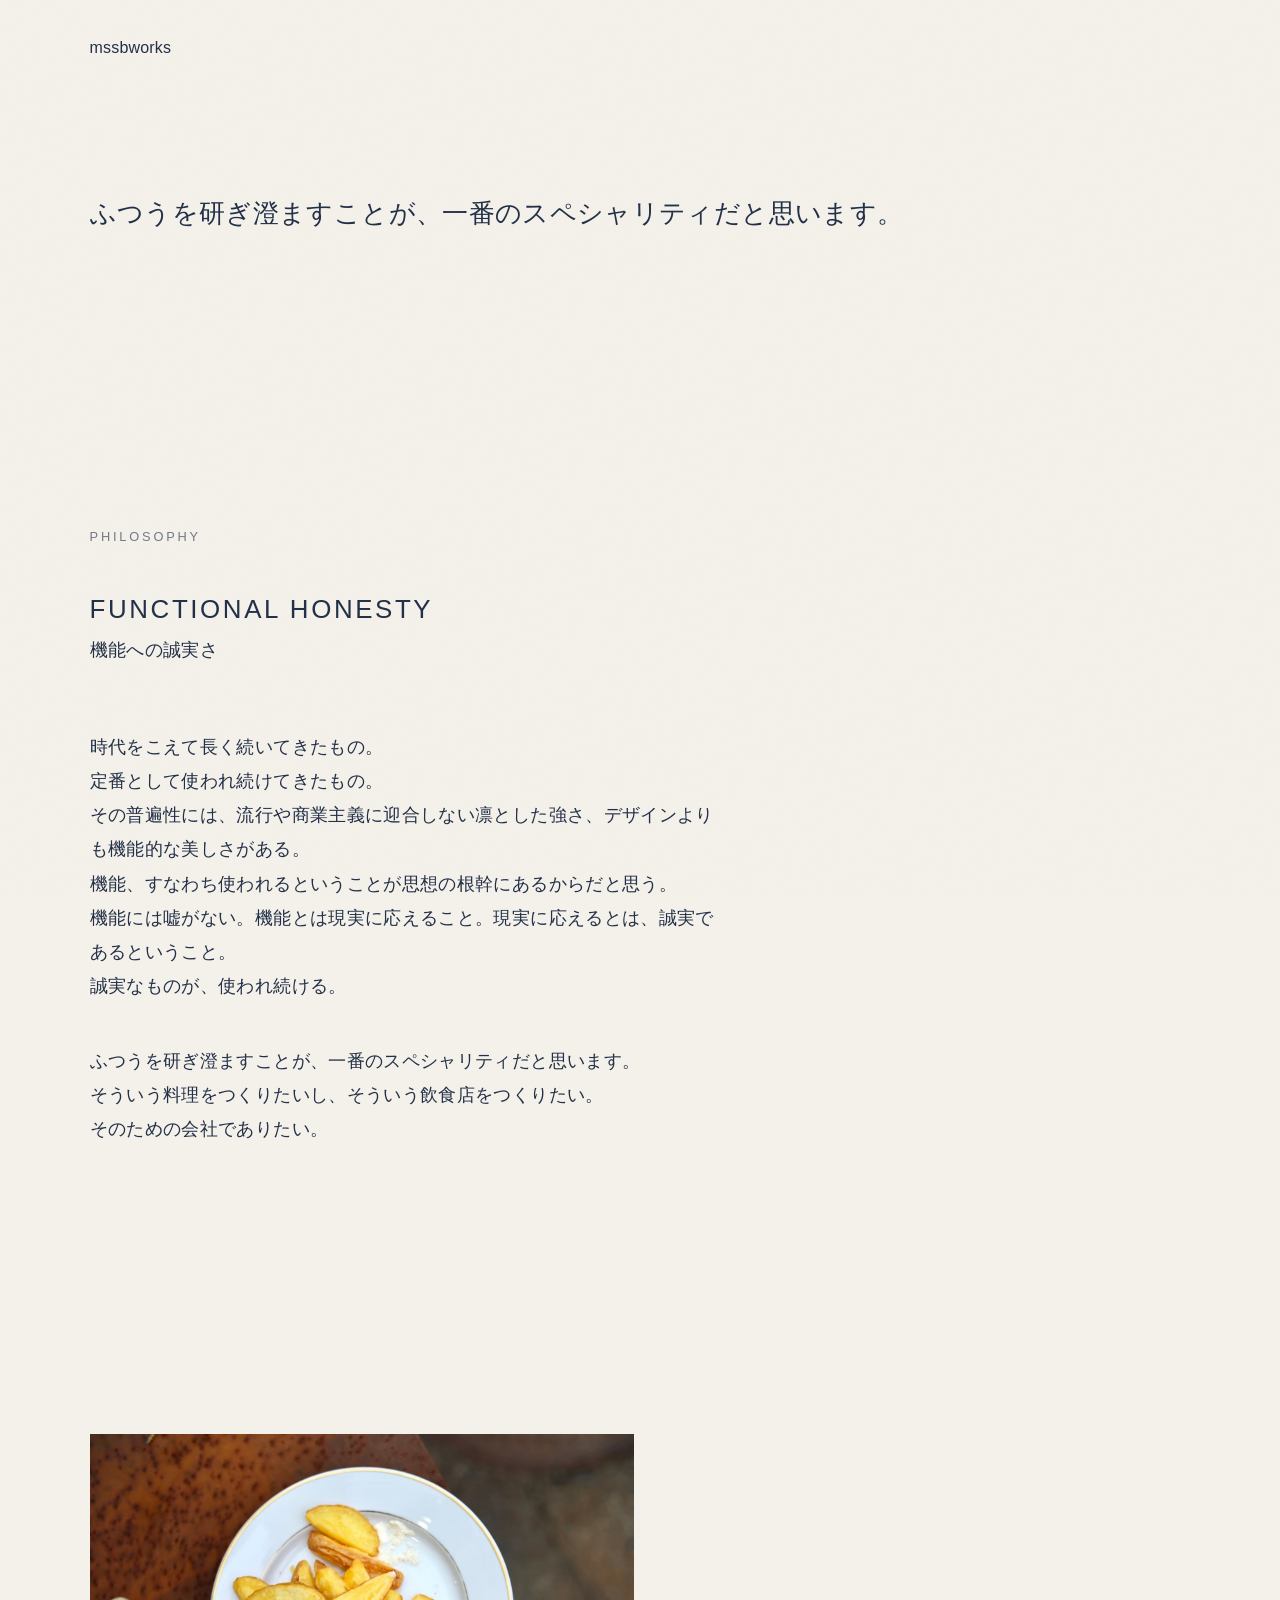
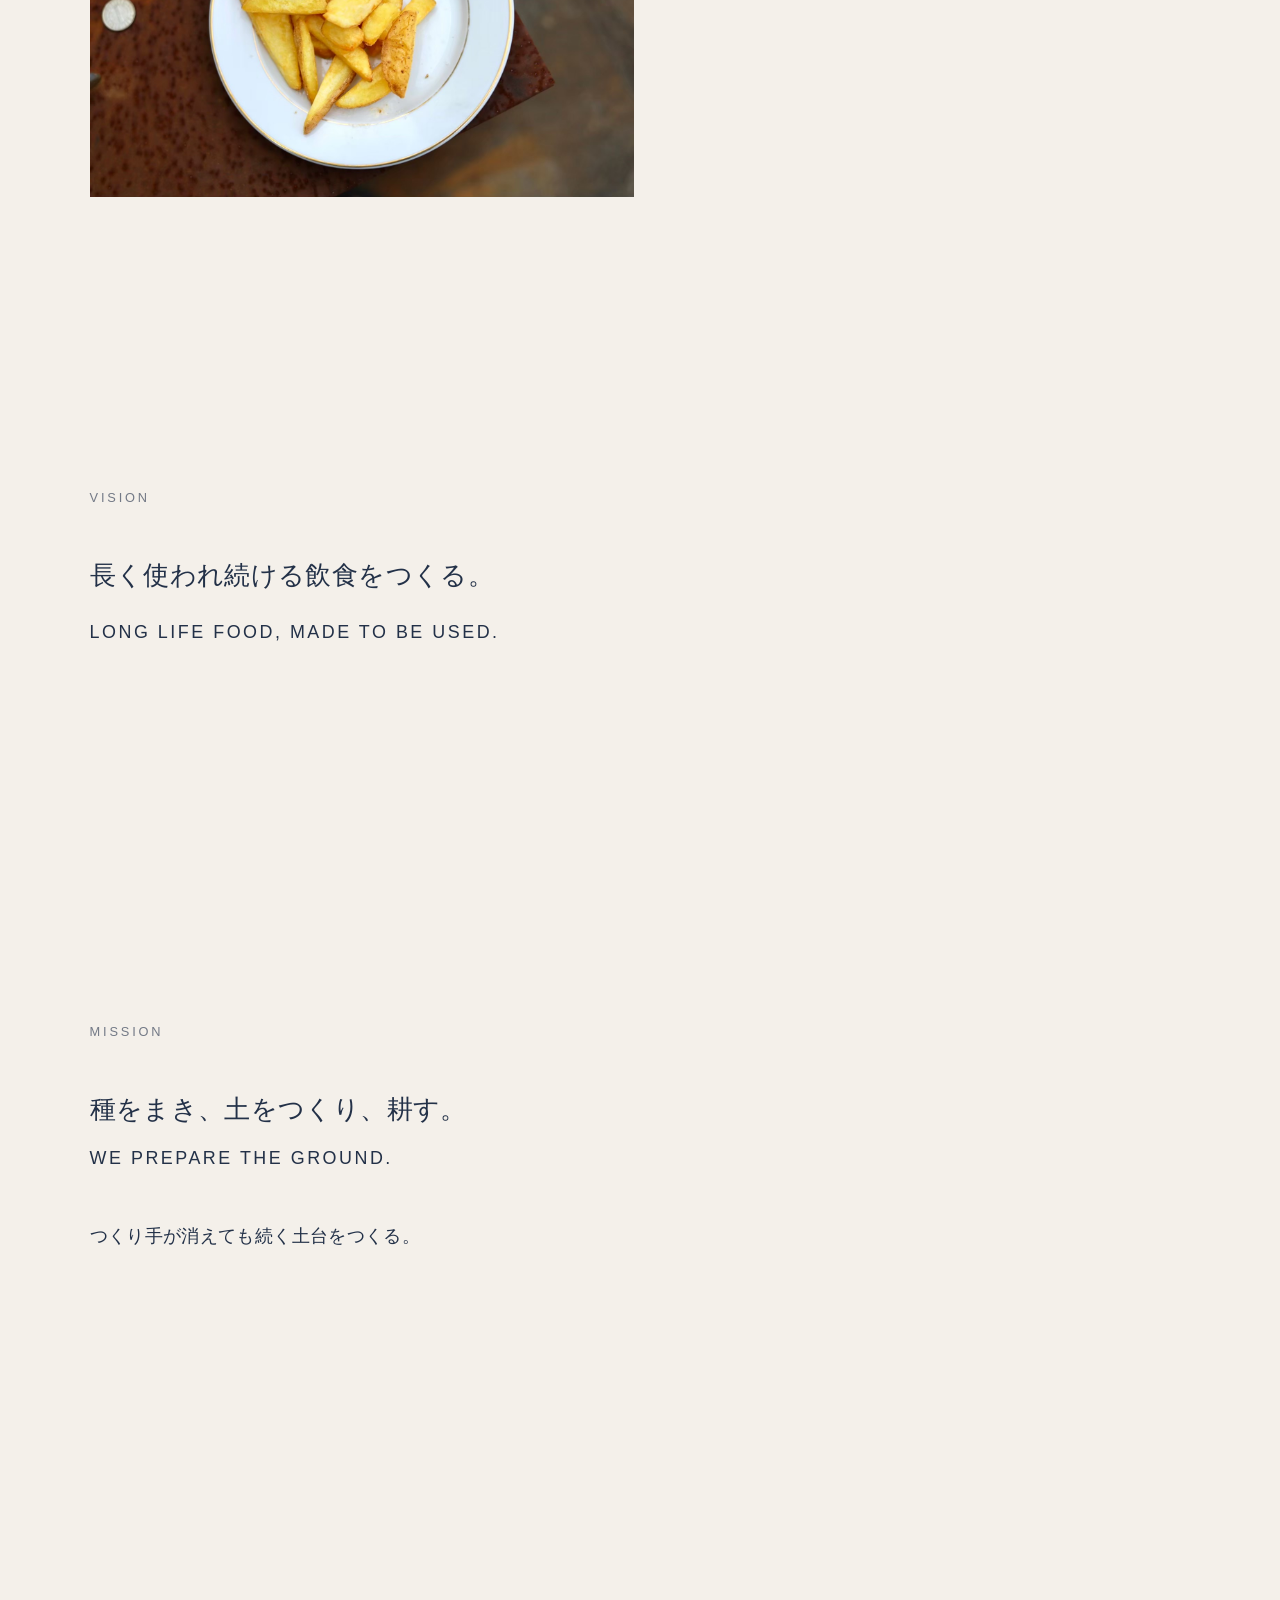
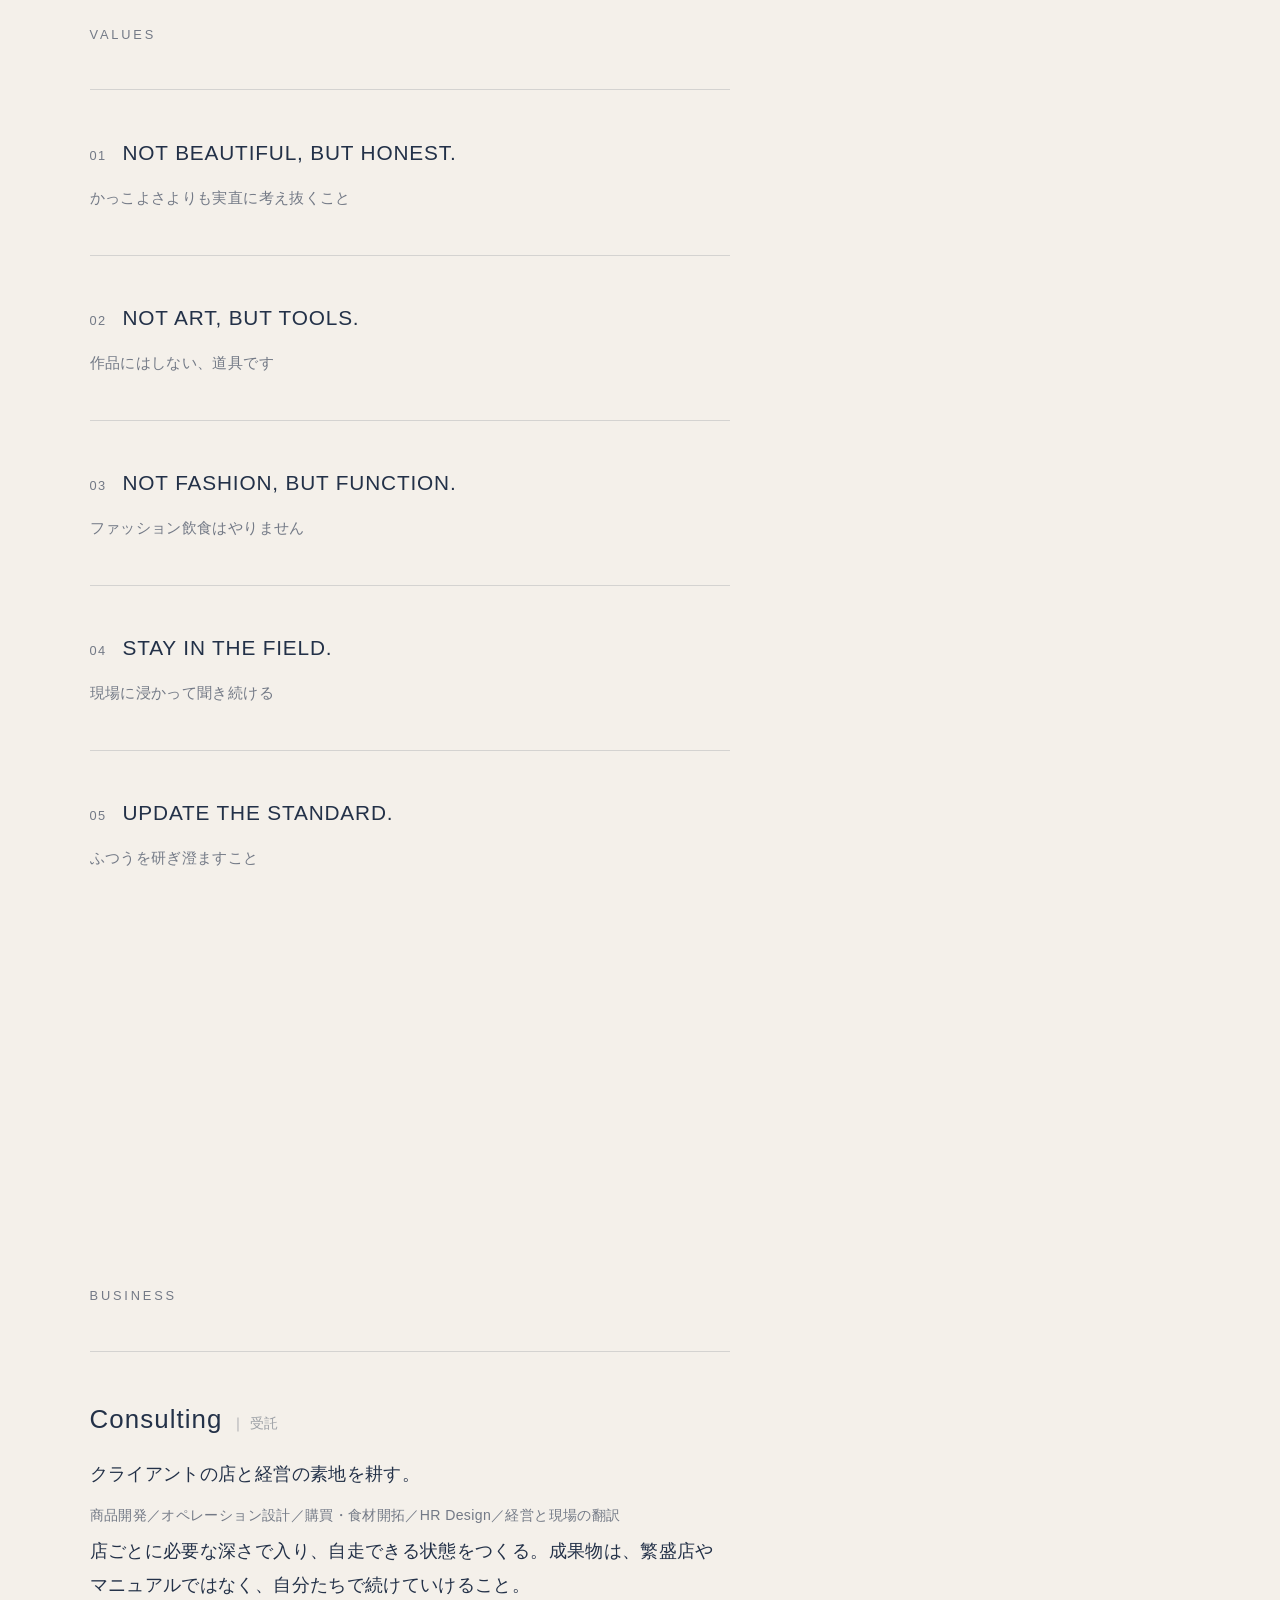
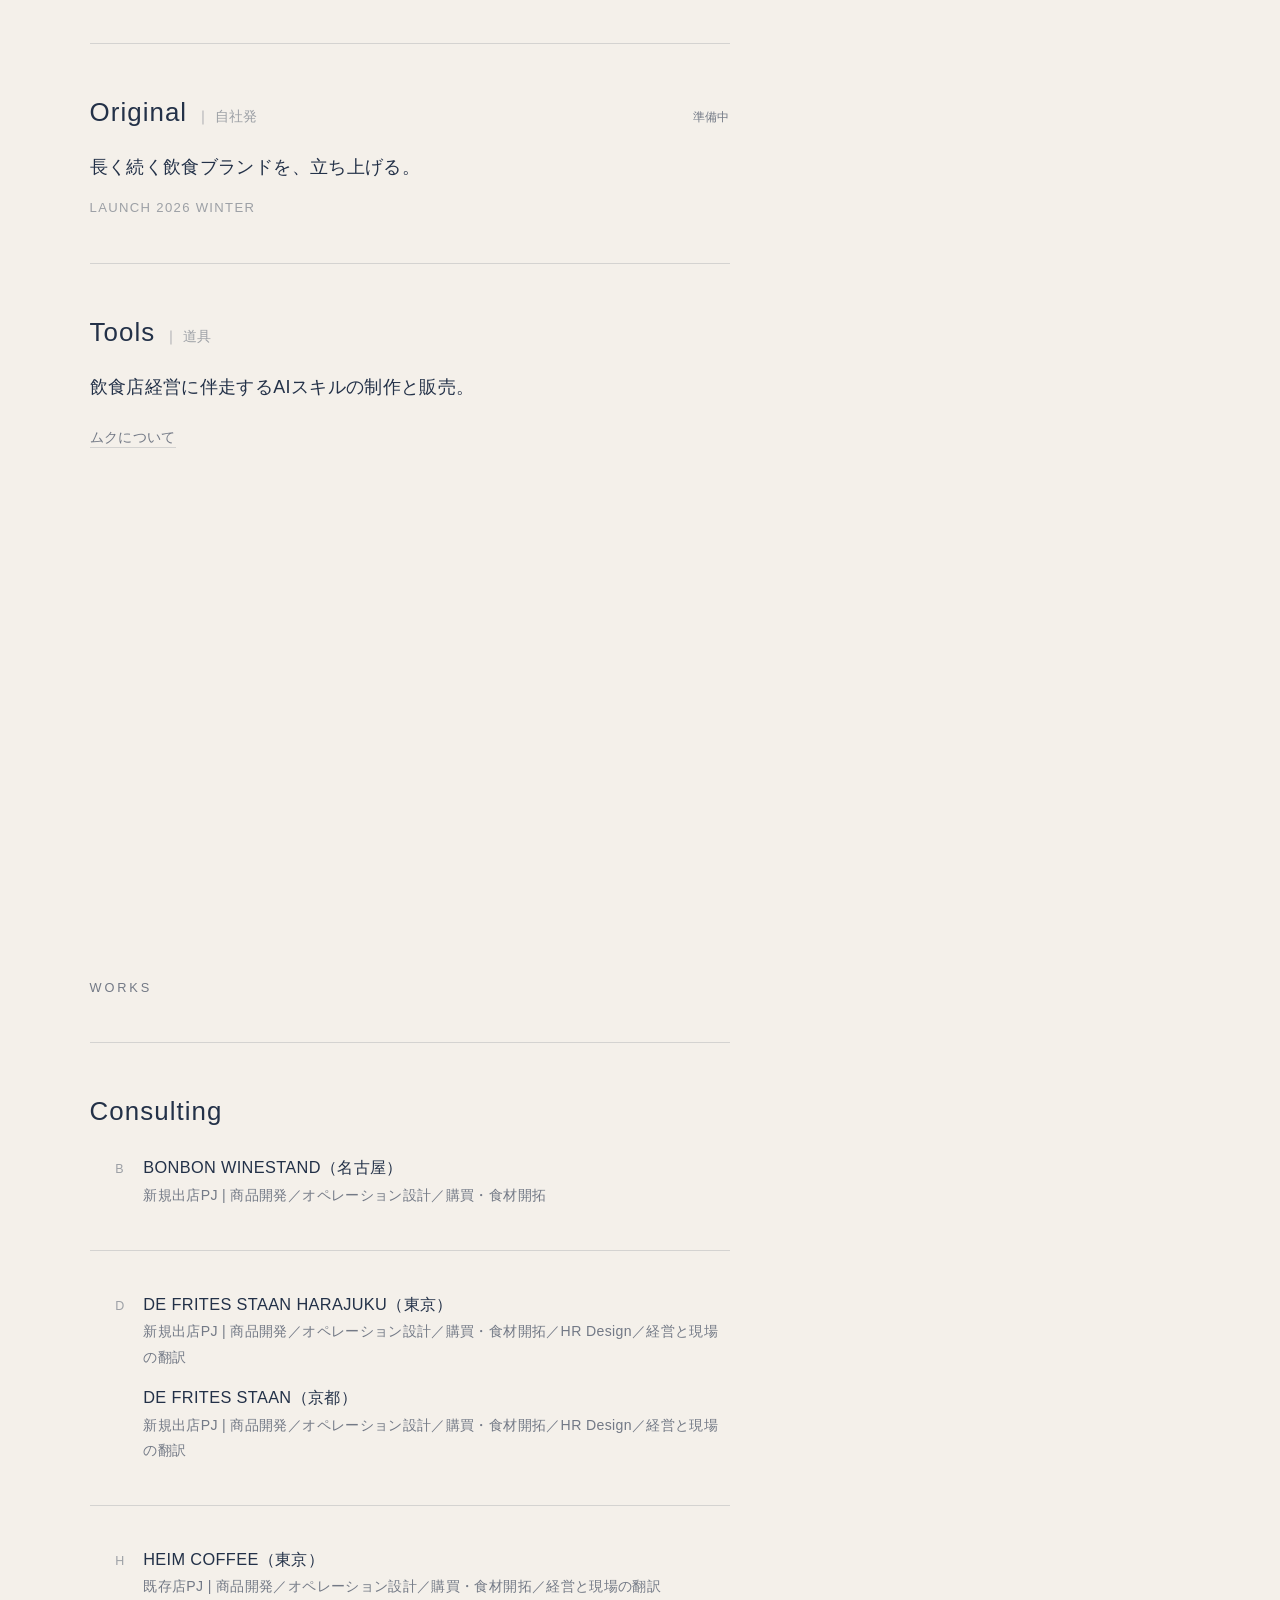
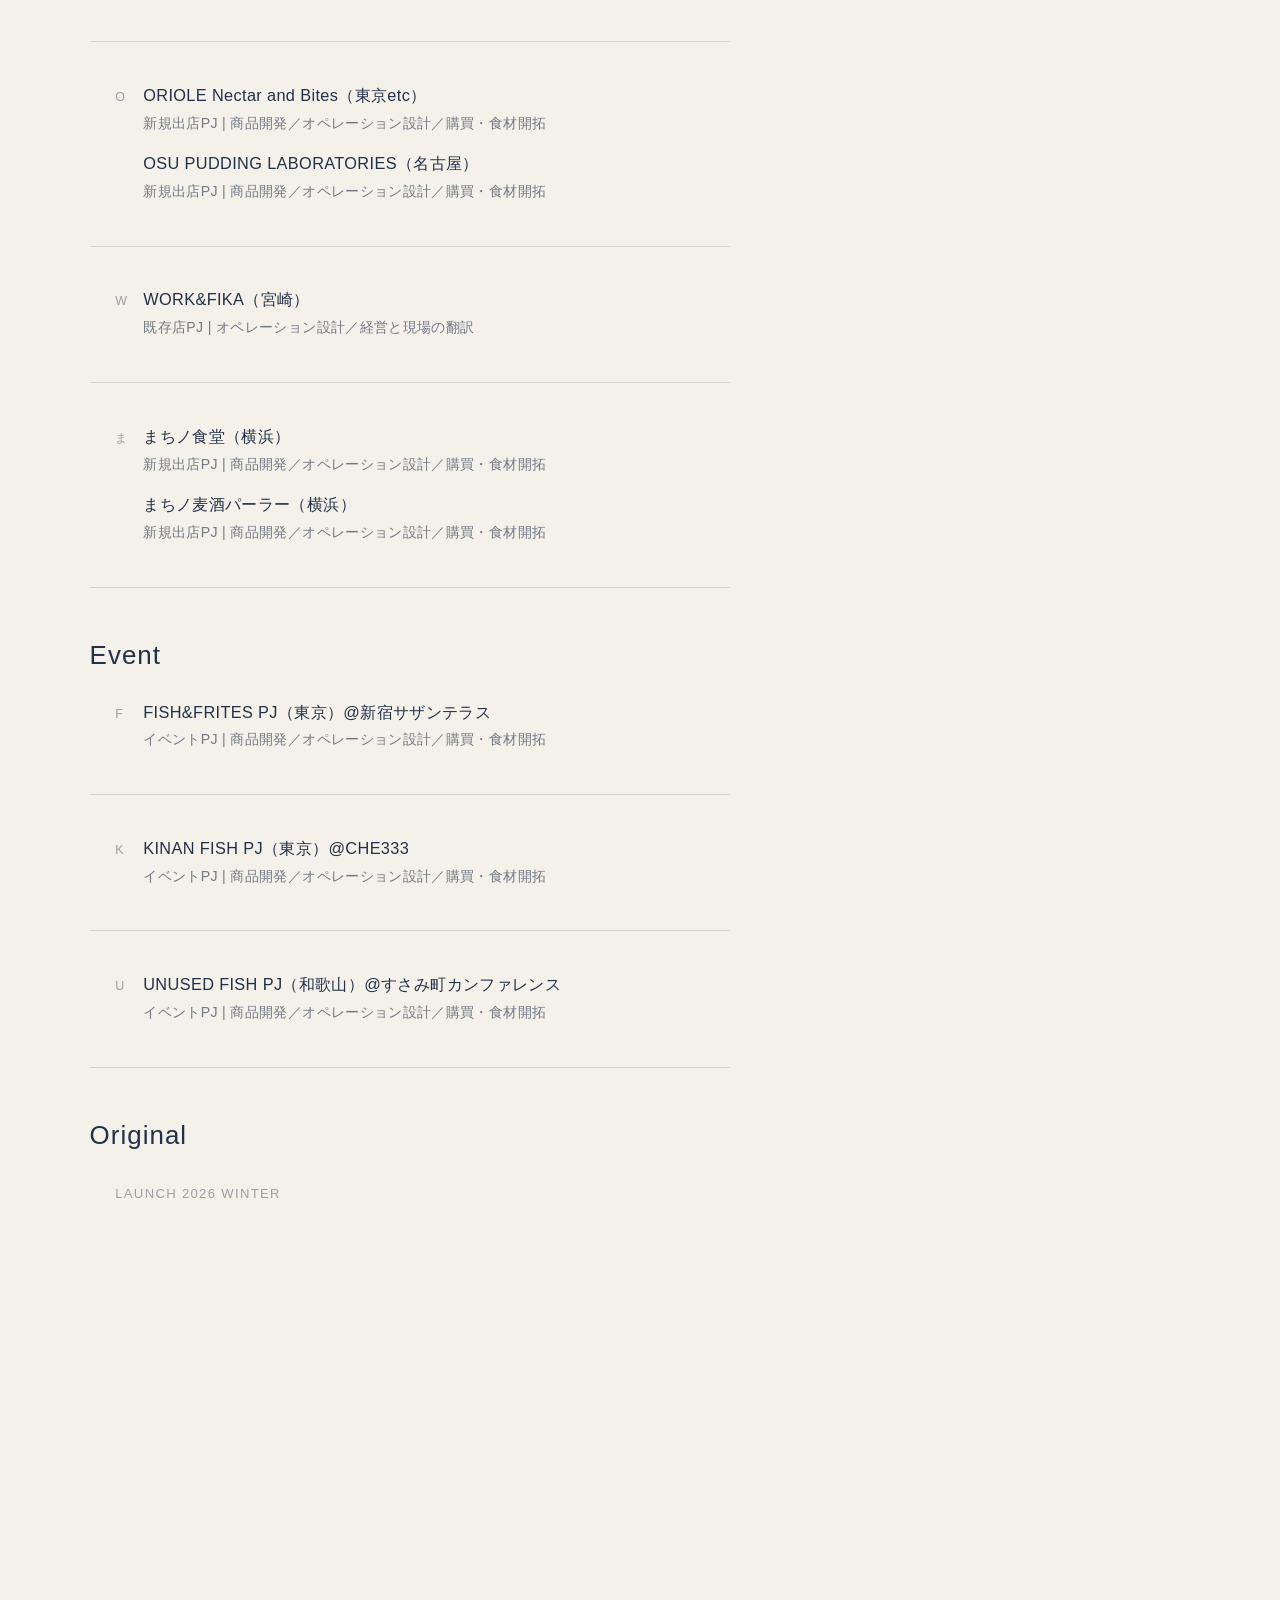
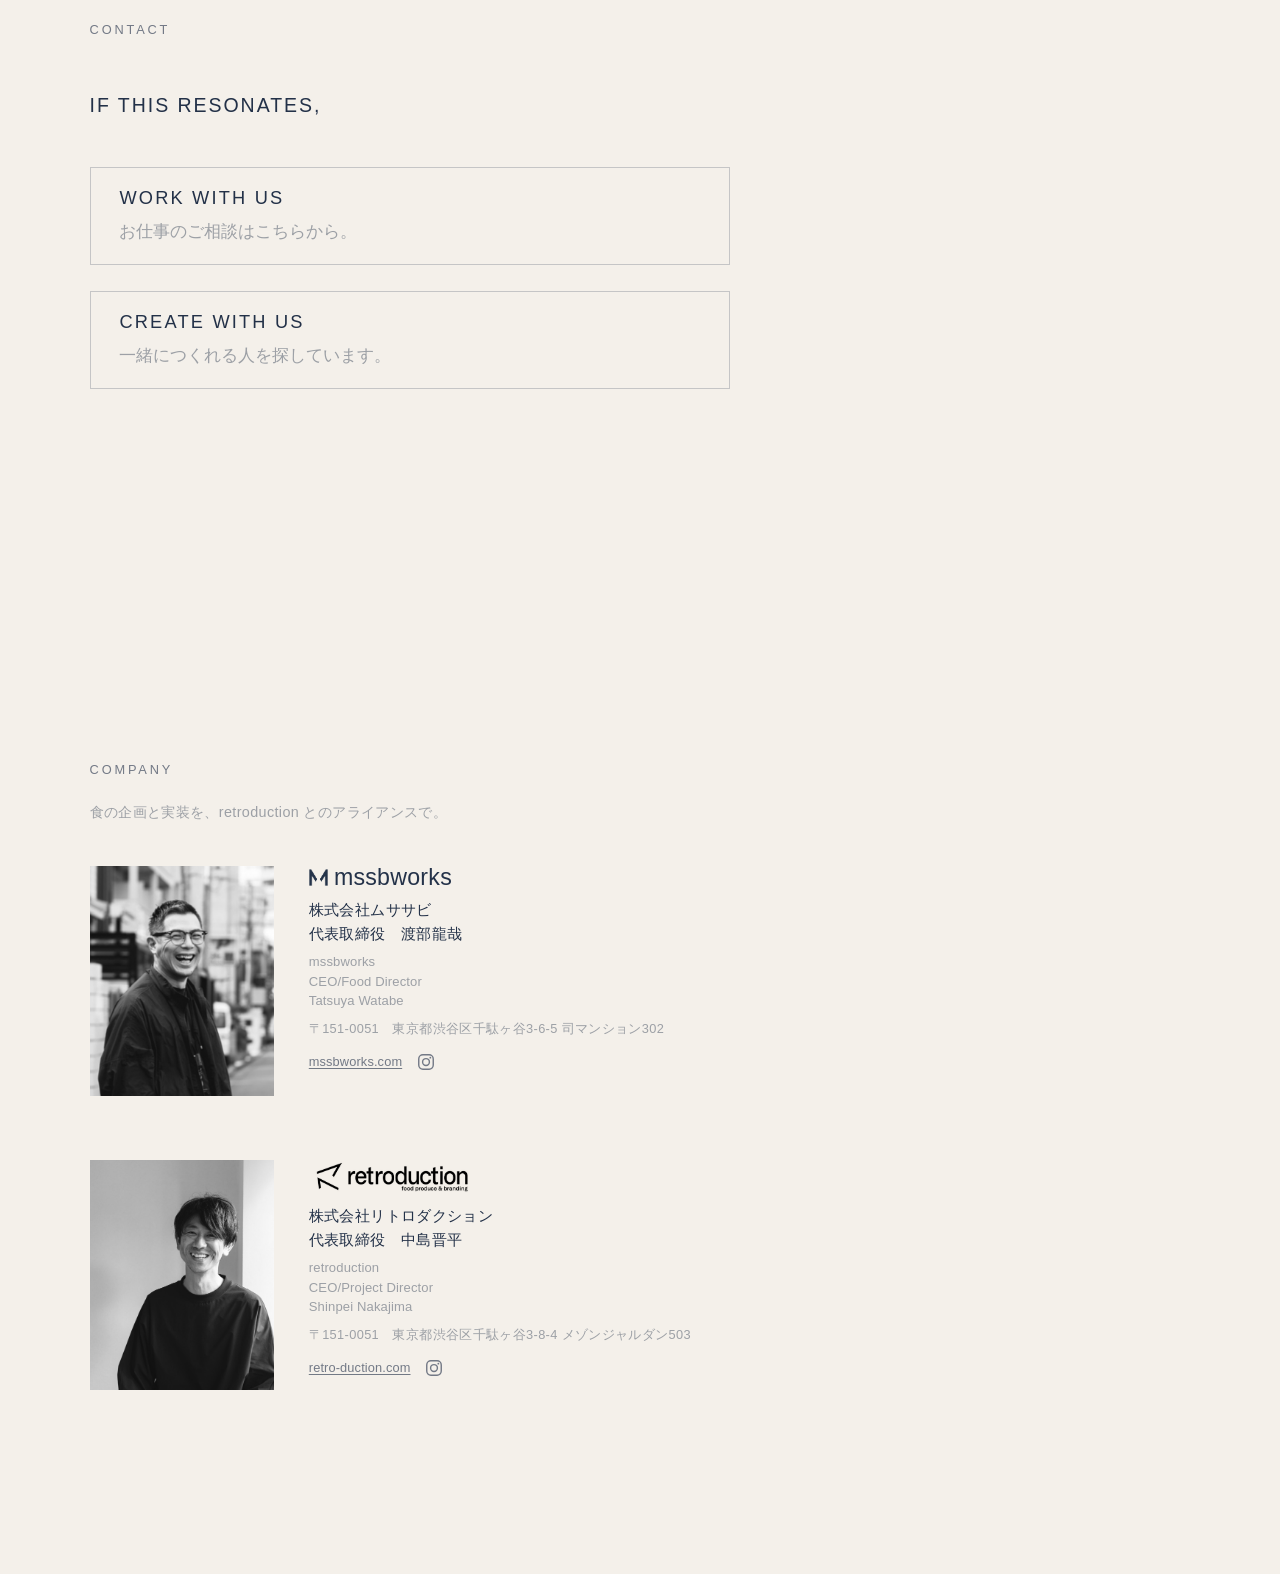
==== index.html @ 96f6482f "BUSINESS Tools：文言を実態に差し替え／ムクのページを追加 Toolsの一行を「料理人に依存しない再現性をつくる道具・装置の企画とディレクション。」 から「飲食店経営に伴走するAIスキルの" ====
<!doctype html>
<html lang="ja">
<head>
  <meta charset="utf-8">
  <meta name="viewport" content="width=device-width, initial-scale=1">
  <title>mssbworks</title>

  <!-- 検索・シェア用メタ：文言はすべてページ本文（site_design.md確定稿）からの流用。新規コピーは書かない -->
  <meta name="description" content="ふつうを研ぎ澄ますことが、一番のスペシャリティだと思います。長く使われ続ける飲食をつくる。食の企画と実装 — mssbworks（株式会社ムササビ）。">
  <link rel="canonical" href="https://mssbworks.com/">
  <meta property="og:type" content="website">
  <meta property="og:site_name" content="mssbworks">
  <meta property="og:title" content="mssbworks">
  <meta property="og:description" content="ふつうを研ぎ澄ますことが、一番のスペシャリティだと思います。長く使われ続ける飲食をつくる。">
  <meta property="og:url" content="https://mssbworks.com/">
  <meta property="og:image" content="https://mssbworks.com/img/og.png?v=1">
  <meta property="og:image:width" content="1200">
  <meta property="og:image:height" content="630">
  <meta property="og:locale" content="ja_JP">
  <meta name="twitter:card" content="summary_large_image">

  <!-- 検索エンジン向けの会社情報（表示には一切影響しない） -->
  <script type="application/ld+json">
  {
    "@context": "https://schema.org",
    "@type": "Organization",
    "name": "株式会社ムササビ",
    "alternateName": "mssbworks",
    "url": "https://mssbworks.com/",
    "logo": "https://mssbworks.com/img/apple-touch-icon.png"
  }
  </script>

  <link rel="apple-touch-icon-precomposed" sizes="512x512" href="img/apple-touch-icon.png?v=12">
  <link rel="icon" type="image/png" sizes="32x32" href="img/favicon-32.png?v=12">
  <link rel="stylesheet" href="style.css">
</head>
<body>

  <!-- ロゴ：左上に常駐（M / mssbworks）。ナビなし・エンボスなし・ネイビーでただ置く -->
  <span class="logo">mssbworks</span>

  <main>

    <!-- ① 第一声 ＝ サイトの顔（設計書原文・文末そのまま） -->
    <section class="voice" aria-label="第一声">
      <div class="wrap wrap--wide">
        <p class="voice__line">ふつうを研ぎ澄ますことが、一番のスペシャリティだと思います。</p>
      </div>
    </section>

    <!-- ② Philosophy ＝ 思想の全文（philosophy PDF 原文をそのまま／囲わない） -->
    <section class="section" aria-label="Philosophy">
      <div class="wrap">
        <p class="label">Philosophy</p>
        <p class="philo__title">FUNCTIONAL HONESTY</p>
        <p class="philo__lead">機能への誠実さ</p>
        <div class="philo__body">
          <!-- ブロック1：思考（確定稿）。改行は指定どおり（<br>のみ・行間に余白は足さない＝屹立させない） -->
          <p>時代をこえて長く続いてきたもの。<br>定番として使われ続けてきたもの。<br>その普遍性には、流行や商業主義に迎合しない凛とした強さ、デザインよりも機能的な美しさがある。<br>機能、すなわち使われるということが思想の根幹にあるからだと思う。<br>機能には嘘がない。機能とは現実に応えること。現実に応えるとは、誠実であるということ。<br>誠実なものが、使われ続ける。</p>
          <!-- ブロック2：意志（wantの表明だけで独立） -->
          <p>ふつうを研ぎ澄ますことが、一番のスペシャリティだと思います。<br>そういう料理をつくりたいし、そういう飲食店をつくりたい。<br>そのための会社でありたい。</p>
        </div>
      </div>
    </section>

    <!-- 写真（Philosophyのあと／Visionの直前に一枚だけ・確定）
         特注フライヤーの試運転で揚げた芋（金縁の皿）。商品でも作品でもない＝言葉なしで受ける一枚。
         キャプション・説明は一切付けない／1枚固定（切替・スライドショーなし）／角丸・影・枠線なし・左揃え。 -->
    <section class="figure" aria-label="写真">
      <div class="wrap">
        <img class="figure__img" src="img/philosophy.jpg" alt="" width="1568" height="1046" loading="lazy" decoding="async">
      </div>
    </section>

    <!-- ===== 以下 ③〜⑧ はステップ1ではダミー（骨格と仮の高さのみ） ===== -->

    <!-- ③ Vision ＝ 旗（設計書原文。左揃え・サイズで張らない・余白で立てる） -->
    <section class="section" aria-label="Vision">
      <div class="wrap">
        <p class="label">Vision</p>
        <p class="vision__ja">長く使われ続ける飲食をつくる。</p>
        <p class="vision__en">LONG LIFE FOOD, MADE TO BE USED.</p>
      </div>
    </section>

    <!-- ④ Mission ＝ 独立セクション（Visionと同じ構成：ラベル＋メイン大＋サブ。階層 Vision→Mission→Values→BUSINESS） -->
    <section class="section" aria-label="Mission">
      <div class="wrap">
        <p class="label">Mission</p>
        <p class="mission">種をまき、土をつくり、耕す。</p>
        <p class="mission__en">WE PREPARE THE GROUND.</p>
        <p class="mission-sub">つくり手が消えても続く土台をつくる。</p>
      </div>
    </section>

    <!-- ⑤ Values 01〜05（設計書原文。飾らず流れの中で・項目間にヘアライン） -->
    <section class="section" aria-label="Values">
      <div class="wrap">
        <p class="label">Values</p>
        <ol class="values">
          <li class="value">
            <div class="value__head"><span class="value__no">01</span><span class="value__en">NOT BEAUTIFUL, BUT HONEST.</span></div>
            <p class="value__ja">かっこよさよりも実直に考え抜くこと</p>
          </li>
          <li class="value">
            <div class="value__head"><span class="value__no">02</span><span class="value__en">NOT ART, BUT TOOLS.</span></div>
            <p class="value__ja">作品にはしない、道具です</p>
          </li>
          <li class="value">
            <div class="value__head"><span class="value__no">03</span><span class="value__en">NOT FASHION, BUT FUNCTION.</span></div>
            <p class="value__ja">ファッション飲食はやりません</p>
          </li>
          <li class="value">
            <div class="value__head"><span class="value__no">04</span><span class="value__en">STAY IN THE FIELD.</span></div>
            <p class="value__ja">現場に浸かって聞き続ける</p>
          </li>
          <li class="value">
            <div class="value__head"><span class="value__no">05</span><span class="value__en">UPDATE THE STANDARD.</span></div>
            <p class="value__ja">ふつうを研ぎ澄ますこと</p>
          </li>
        </ol>
      </div>
    </section>

    <!-- ⑤ BUSINESS ＝ 3つの設計図（これから何をやるか）。⑥WORKSとは別の章。
         ラベルは英語（Consulting/Original/Tools）。日本語の「受託」は表に出さない。本文は動詞。濃淡をつける（横並びの対等カードにしない）。 -->
    <section class="chapter" aria-label="BUSINESS">
      <div class="wrap">
        <p class="chapter__title">BUSINESS</p>
        <!-- 導入文（束ね）は置かない【実機で削除】。ラベル直後に潔く Consulting から始める
             （「長く使われ続ける…」はVisionで既出／「3つのやり方」は下に並ぶので予告不要） -->

        <div class="biz">
          <!-- Consulting＝厚め（動詞＋5領域＋2文。確定・本人語化済み） -->
          <div class="biz__item">
            <p class="biz__head"><span class="biz__en">Consulting</span><span class="biz__ja">｜ 受託</span></p>
            <p class="biz__verb">クライアントの店と経営の素地を耕す。</p>
            <!-- 受託の5領域（確定・一行で添える。箇条書きにしない／Mission直下でなくConsultingの中） -->
            <p class="biz__areas">商品開発／オペレーション設計／購買・食材開拓／HR Design／経営と現場の翻訳</p>
            <p class="biz__body">店ごとに必要な深さで入り、自走できる状態をつくる。成果物は、繁盛店やマニュアルではなく、自分たちで続けていけること。</p>
          </div>
          <!-- Original＝中くらい（準備中。確定・本人語化済み） -->
          <div class="biz__item">
            <p class="biz__head"><span class="biz__en">Original</span><span class="biz__ja">｜ 自社発</span><span class="biz__state">準備中</span></p>
            <p class="biz__verb">長く続く飲食ブランドを、立ち上げる。</p>
            <p class="biz__launch">LAUNCH 2026 WINTER</p>
          </div>
          <!-- Tools＝一行のまま、中身を実態に差し替え（2026-09-01）。
               当初の「料理人に依存しない再現性をつくる道具・装置の企画とディレクション」は、
               先にAIスキルの方が出たため外した。装置をやるときに書き足す。 -->
          <div class="biz__item">
            <p class="biz__head"><span class="biz__en">Tools</span><span class="biz__ja">｜ 道具</span></p>
            <p class="biz__verb">飲食店経営に伴走するAIスキルの制作と販売。</p>
            <p class="biz__more"><a class="biz__link" href="muku/">ムクについて</a></p>
          </div>
        </div>
      </div>
    </section>

    <!-- ⑥ WORKS ＝ 実績の記録（これまで何をやってきたか）。⑤BUSINESSとは別の章（chapter--break＝たっぷり余白で章を分ける）。
         日本語の「受託」とは書かない。淡々と仕事の記録として。フリッツ/ORIOLE厚め・他は軽く。実名掲載は要事前確認。末尾にOriginalのcoming枠。 -->
    <section class="chapter chapter--break" aria-label="WORKS">
      <div class="wrap">
        <p class="chapter__title">WORKS</p>
        <!-- 導入なし。ラベル直後からいきなり1件目。フラット・アルファベット順・PJ名＋業務内容のみ・分類なし・年/数字なし
             用語はBUSINESSの5領域に統一（商品開発／オペレーション設計／購買・食材開拓／HR Design／経営と現場の翻訳） -->
        <ol class="works">
          <!-- ▼ Consulting（受託の実績・頭文字インデックス B〜ま・束ねD/O/ま） -->
          <li class="work-group">
            <p class="work-head">Consulting</p>
            <div class="work"><span class="work__no">B</span><div class="work__body"><p class="work__name">BONBON WINESTAND（名古屋）</p><p class="work__tags">新規出店PJ | 商品開発／オペレーション設計／購買・食材開拓</p></div></div>
          </li>
          <li class="work-group">
            <div class="work"><span class="work__no">D</span><div class="work__body"><p class="work__name">DE FRITES STAAN HARAJUKU（東京）</p><p class="work__tags">新規出店PJ | 商品開発／オペレーション設計／購買・食材開拓／HR Design／経営と現場の翻訳</p></div></div>
            <div class="work"><span class="work__no" aria-hidden="true"></span><div class="work__body"><p class="work__name">DE FRITES STAAN（京都）</p><p class="work__tags">新規出店PJ | 商品開発／オペレーション設計／購買・食材開拓／HR Design／経営と現場の翻訳</p></div></div>
          </li>
          <li class="work-group">
            <div class="work"><span class="work__no">H</span><div class="work__body"><p class="work__name">HEIM COFFEE（東京）</p><p class="work__tags">既存店PJ | 商品開発／オペレーション設計／購買・食材開拓／経営と現場の翻訳</p></div></div>
          </li>
          <li class="work-group">
            <div class="work"><span class="work__no">O</span><div class="work__body"><p class="work__name">ORIOLE Nectar and Bites（東京etc）</p><p class="work__tags">新規出店PJ | 商品開発／オペレーション設計／購買・食材開拓</p></div></div>
            <div class="work"><span class="work__no" aria-hidden="true"></span><div class="work__body"><p class="work__name">OSU PUDDING LABORATORIES（名古屋）</p><p class="work__tags">新規出店PJ | 商品開発／オペレーション設計／購買・食材開拓</p></div></div>
          </li>
          <li class="work-group">
            <div class="work"><span class="work__no">W</span><div class="work__body"><p class="work__name">WORK&amp;FIKA（宮崎）</p><p class="work__tags">既存店PJ | オペレーション設計／経営と現場の翻訳</p></div></div>
          </li>
          <li class="work-group">
            <div class="work"><span class="work__no">ま</span><div class="work__body"><p class="work__name">まちノ食堂（横浜）</p><p class="work__tags">新規出店PJ | 商品開発／オペレーション設計／購買・食材開拓</p></div></div>
            <div class="work"><span class="work__no" aria-hidden="true"></span><div class="work__body"><p class="work__name">まちノ麦酒パーラー（横浜）</p><p class="work__tags">新規出店PJ | 商品開発／オペレーション設計／購買・食材開拓</p></div></div>
          </li>
          <!-- ▼ Event（イベントPJの実績 F→K→U。依頼の連鎖が次を呼ぶ。中身は不変・見出しのみ） -->
          <li class="work-group">
            <p class="work-head">Event</p>
            <div class="work"><span class="work__no">F</span><div class="work__body"><p class="work__name">FISH&amp;FRITES PJ（東京）@新宿サザンテラス</p><p class="work__tags">イベントPJ | 商品開発／オペレーション設計／購買・食材開拓</p></div></div>
          </li>
          <li class="work-group">
            <div class="work"><span class="work__no">K</span><div class="work__body"><p class="work__name">KINAN FISH PJ（東京）@CHE333</p><p class="work__tags">イベントPJ | 商品開発／オペレーション設計／購買・食材開拓</p></div></div>
          </li>
          <li class="work-group">
            <div class="work"><span class="work__no">U</span><div class="work__body"><p class="work__name">UNUSED FISH PJ（和歌山）@すさみ町カンファレンス</p><p class="work__tags">イベントPJ | 商品開発／オペレーション設計／購買・食材開拓</p></div></div>
          </li>
          <!-- ▼ Original（自社発ブランドの席。立ち上げ前なので予告のみ・案件名/索引なし。BUSINESS Originalと同体裁の時期表記） -->
          <li class="work-group">
            <p class="work-head">Original</p>
            <p class="work-launch">LAUNCH 2026 WINTER</p>
          </li>
        </ol>
      </div>
    </section>

    <!-- ⑦ 出口＝二つの窓（唯一、薄い囲みOK＝アクションの場所。窓の言葉は動詞で・相手の名詞ラベルは見せない／本文はプレースホルダー） -->
    <section class="section" aria-label="二つの窓">
      <div class="wrap">
        <p class="label">Contact</p>
        <!-- 前置き（二つの窓の上に一言）。英字・囲みの外・ネイビー・bold無し・末尾カンマで開く -->
        <p class="contact__intro">IF THIS RESONATES,</p>
        <div class="windows">
          <!-- 窓1：押すと直下にフォームが開く（source=work）。英字メイン＋日本語サブ・ラベル名は出さない -->
          <button type="button" class="window" data-source="work" aria-expanded="false" aria-controls="contact-panel">
            <span class="window__en">WORK WITH US</span>
            <span class="window__ja">お仕事のご相談はこちらから。</span>
          </button>
          <!-- 窓2：押すと直下にフォームが開く（source=create）。今すぐの募集ではない／ラベル名は出さない -->
          <button type="button" class="window" data-source="create" aria-expanded="false" aria-controls="contact-panel">
            <span class="window__en">CREATE WITH US</span>
            <span class="window__ja">一緒につくれる人を探しています。</span>
          </button>
          <!-- 共通フォーム（1つ）。押した窓の直下へJSで移動し source=work/create を識別。送信はWeb3Forms＋AJAXで同ページ完結 -->
          <div class="contact-panel" id="contact-panel" hidden>
            <form action="https://api.web3forms.com/submit" method="POST" class="contact-form">
              <input type="hidden" name="access_key" value="c66047d3-dc98-4911-8b6a-f69b80456201">
              <input type="hidden" name="subject" value="mssbworks サイトからのお問い合わせ">
              <input type="hidden" name="source" value="">
              <input type="checkbox" name="botcheck" style="display:none" tabindex="-1" aria-hidden="true">
              <div class="contact-fields">
                <div class="field">
                  <label for="cf-name">名前</label>
                  <input id="cf-name" name="name" type="text" autocomplete="name" required>
                </div>
                <div class="field">
                  <label for="cf-email">メールアドレス</label>
                  <input id="cf-email" name="email" type="email" autocomplete="email" required>
                </div>
                <div class="field">
                  <label for="cf-company">会社名</label>
                  <input id="cf-company" name="company" type="text" autocomplete="organization">
                </div>
                <div class="field">
                  <label for="cf-tel">電話番号（任意）</label>
                  <input id="cf-tel" name="tel" type="tel" autocomplete="tel">
                </div>
                <div class="field">
                  <label for="cf-message">問い合わせ内容</label>
                  <textarea id="cf-message" name="message" rows="5" required></textarea>
                </div>
                <button type="submit" class="contact-submit">送信する</button>
              </div>
              <p class="contact-done" hidden>送信しました。</p>
              <p class="contact-error" hidden>送信できませんでした。時間をおいて、もう一度お試しください。</p>
            </form>
          </div>
        </div>
      </div>
    </section>

    <!-- ⑨ 会社情報＝COMPANY（CONTACTからの切り替え合図一語＋二社プロフィール＋両社住所）。並ぶ構図でアライアンスを示す。資本関係は書かない -->
    <section class="company" aria-label="会社情報">
      <div class="wrap">
        <!-- 切り替え合図。WORKS大見出しと完全同一の体裁（chapter__title）。aboutや説明文は作らない＝COMPANYの一語のみ -->
        <p class="chapter__title">COMPANY</p>
        <!-- ラベル直下：関係の一行（名乗りでなく事実・薄め小さめ）。retroduction は小文字 -->
        <p class="company__lead">食の企画と実装を、retroduction とのアライアンスで。</p>
        <!-- 上＝mssb（渡部）＝主。写真サイズは下と同一・主従は順序と縦の間隔だけで出す。住所はこの社の直下で完結 -->
        <div class="profile">
          <div class="profile__photo">
            <img src="img/mssbworks_about_watabe_mono.png" alt="渡部龍哉" width="1000" height="1250" loading="lazy" decoding="async">
          </div>
          <div class="profile__text">
            <p class="profile__logo profile__logo--lockup"><img src="img/mssbworks_logo_M.png" alt="" width="459" height="416"><span class="profile__wm">mssbworks</span></p>
            <p class="profile__main">株式会社ムササビ</p>
            <p class="profile__main">代表取締役　渡部龍哉</p>
            <p class="profile__sub">mssbworks</p>
            <p class="profile__sub">CEO/Food Director<br>Tatsuya Watabe</p>
            <p class="profile__addr">〒151-0051　東京都渋谷区千駄ヶ谷3-6-5 司マンション302</p>
            <p class="profile__links"><a class="profile__web" href="https://mssbworks.com" target="_blank" rel="noopener">mssbworks.com</a><a class="profile__ig" href="https://www.instagram.com/tabex.co/" target="_blank" rel="noopener" aria-label="Instagram（tabex.co）"><svg viewBox="0 0 24 24" fill="none" stroke="currentColor" stroke-width="1.7" stroke-linecap="round" aria-hidden="true"><rect x="3.3" y="3.3" width="17.4" height="17.4" rx="5"/><circle cx="12" cy="12" r="4.1"/><circle cx="17.2" cy="6.8" r="1.1" fill="currentColor" stroke="none"/></svg></a></p>
          </div>
        </div>
        <!-- 下＝リトロダクション（中島）＝並走。写真サイズはmssbと同一。住所はこの社の直下で完結 -->
        <div class="profile">
          <div class="profile__photo">
            <img src="img/mssbworks_about_nakajima_mono.png" alt="中島晋平" width="1000" height="1250" loading="lazy" decoding="async">
          </div>
          <div class="profile__text">
            <!-- retro正式ロゴ（矢印＋retroduction＋food produce & branding）。K100黒／地に馴染ませるため multiply -->
            <p class="profile__logo profile__logo--retro"><img src="img/retroduction_logo.png" alt="retroduction" width="1010" height="208"></p>
            <p class="profile__main">株式会社リトロダクション</p>
            <p class="profile__main">代表取締役　中島晋平</p>
            <p class="profile__sub">retroduction</p>
            <p class="profile__sub">CEO/Project Director<br>Shinpei Nakajima</p>
            <p class="profile__addr">〒151-0051　東京都渋谷区千駄ヶ谷3-8-4 メゾンジャルダン503</p>
            <p class="profile__links"><a class="profile__web" href="https://retro-duction.com" target="_blank" rel="noopener">retro-duction.com</a><a class="profile__ig" href="https://www.instagram.com/retroduction_works/" target="_blank" rel="noopener" aria-label="Instagram（retroduction_works）"><svg viewBox="0 0 24 24" fill="none" stroke="currentColor" stroke-width="1.7" stroke-linecap="round" aria-hidden="true"><rect x="3.3" y="3.3" width="17.4" height="17.4" rx="5"/><circle cx="12" cy="12" r="4.1"/><circle cx="17.2" cy="6.8" r="1.1" fill="currentColor" stroke="none"/></svg></a></p>
          </div>
        </div>
      </div>
    </section>

  </main>

  <!-- CONTACT：二つの窓のアコーディオン（同時に1つ・再タップで閉じる・演出なしの瞬時開閉）＋Netlify Formsの同ページ送信 -->
  <script>
    (function(){
      var panel = document.getElementById('contact-panel');
      if(!panel) return;
      var form   = panel.querySelector('form');
      var source = form.elements['source'];
      var fields = form.querySelector('.contact-fields');
      var done   = form.querySelector('.contact-done');
      var errMsg = form.querySelector('.contact-error');
      var windows = Array.prototype.slice.call(document.querySelectorAll('.windows .window'));
      var openBtn = null;

      function closePanel(){
        panel.hidden = true;
        if(openBtn){ openBtn.setAttribute('aria-expanded','false'); }
        openBtn = null;
      }
      function openUnder(btn){
        openBtn = btn;
        windows.forEach(function(b){ b.setAttribute('aria-expanded', b === btn ? 'true' : 'false'); });
        source.value = btn.getAttribute('data-source');     // work / create を識別
        fields.hidden = false; done.hidden = true; errMsg.hidden = true;  // 開くたびフォーム表示に戻す
        btn.after(panel);                                   // 押した窓の直下へ移動
        panel.hidden = false;
      }
      windows.forEach(function(btn){
        btn.addEventListener('click', function(){
          if(openBtn === btn){ closePanel(); } else { openUnder(btn); }
        });
      });

      // 送信：別ページに遷移せず、同じ場所に確認メッセージ（Web3Forms / AJAX）
      form.addEventListener('submit', function(e){
        e.preventDefault();
        errMsg.hidden = true;
        fetch('https://api.web3forms.com/submit', { method:'POST', headers:{'Accept':'application/json'}, body:new FormData(form) })
          .then(function(r){ return r.json(); })
          .then(function(json){
            if(json.success){ fields.hidden = true; done.hidden = false; }   // 「送信しました。」を同位置に表示
            else { errMsg.hidden = false; }
          })
          .catch(function(){ errMsg.hidden = false; });
      });
    })();
  </script>

</body>
</html>
---- style.css ----
/* ===========================================================
   mssbworks コーポレートサイト  style.css
   ステップ1：設計トークン + 骨格(①〜⑧) + ①第一声 / ②Philosophy
   設計書 mssbworks_site_design_202606.md を唯一の正とする。
   方針：引き算は徹底するが冷たくしない。余白が主・線は従。
        色数を増やさない（色は後から入る料理写真に持たせる）。
   =========================================================== */

/* --- 設計トークン --------------------------------------- */
:root{
  /* 色：philosophy PDF の原典から実測（推測しない・PDF背景に準拠） */
  --bg:        #f4f0ea;             /* 下地：生成り／象牙（純白・無彩色にしない） */
  --ink:       #233148;             /* 文字：ミッドナイトブルー（黒・グレーにしない） */
  --ink-soft:  rgba(35,49,72,.62);  /* 補助テキスト（英字ラベル等） */
  --ink-faint: rgba(35,49,72,.42);  /* プレースホルダー（人が後から入れる本文） */
  --hair:      rgba(35,49,72,.15);  /* ヘアライン：細く・薄く・短く */

  /* マテリアル（本っぽい紙）：気づくか気づかないかのレベル。濃さはこの1変数で調整 */
  --paper-strength: .015;           /* 紙の地のごく僅かな質感（上限の目安 .04／今は薄めスタート） */
  --track-body: .02em;              /* 本の組版に寄せるごく僅かな字間 */

  /* 書体：OSネイティブ優先（游ゴシック→ヒラギノ系）。
     明朝は使わない／幾何学的すぎる無機質ゴシックも避ける。 */
  --font-jp: "YuGothic","Yu Gothic","Hiragino Kaku Gothic ProN","Hiragino Sans","Noto Sans JP",sans-serif;
  --font-en: "Helvetica Neue","Arial",var(--font-jp);   /* 控えめな英字ラベル用 */

  /* 文字サイズ階層：大きな落差は「第一声」だけに集中させる。
     それ以降の見出しはサイズで強く張らない（張ると主張になる）。 */
  --fs-hero:  clamp(1.3rem, 1.12rem + .9vw, 1.62rem); /* ① 第一声：中くらい（本文より一回り大きい程度・張らない） */
  --fs-lead:  clamp(1.05rem, 1rem + .5vw, 1.22rem); /* 「誠実なものが…」＝静かな添え */
  --fs-body:  clamp(1rem, .96rem + .32vw, 1.12rem);
  --fs-en:    clamp(1.25rem, 1.1rem + .8vw, 1.55rem); /* FUNCTIONAL HONESTY ＝アンカー（強さは字間・太さで。サイズは張らない） */
  --fs-label: .8rem;                            /* セクションラベル（PHILOSOPHY 等） */
  --fs-small: .82rem;                           /* フッターの事実情報 */

  /* 行送り：和文は広めに（呼吸＝間） */
  --lh-hero: 1.75;
  --lh-lead: 1.75;
  --lh-body: 2.05;

  /* 余白スケール：日常的な強弱は「色」でなく「余白」で作る */
  --s1:.5rem;  --s2:1rem;  --s3:1.6rem; --s4:2.6rem;
  --s5:4rem;   --s6:6.5rem; --s7:11.5rem; --s8:15rem;

  /* レイアウト：スマホ起点。PCは余白と配置を足す */
  --pad-x: clamp(1.5rem, 7vw, 6rem);  /* 左右余白（PCで増える） */
  --measure: 40rem;                   /* 本文の最大行長 */
  --measure-wide: 52rem;              /* 第一声など広め */
}

/* --- リセット（最小限） ---------------------------------- */
*,*::before,*::after{ box-sizing:border-box; }
html{ -webkit-text-size-adjust:100%; }
body{
  margin:0;
  background:var(--bg);
  color:var(--ink);
  font-family:var(--font-jp);
  font-weight:500;
  font-size:var(--fs-body);
  line-height:var(--lh-body);
  letter-spacing:var(--track-body);     /* 本に寄せる：ごく僅かな字間 */
  -webkit-font-smoothing:antialiased;   /* テカらせない：インクが紙に乗った感じ */
  text-rendering:optimizeLegibility;
}
p{ margin:0; }

/* マテリアル：本っぽい紙のごく僅かな質感（極薄ノイズ）。
   テクスチャ画像のベタ貼りはしない＝CSS生成の微細グレインのみ。気づかせたら濃すぎ。 */
body::before{
  content:"";
  position:fixed; inset:0; z-index:-1;
  pointer-events:none;
  background-image:url("data:image/svg+xml,%3Csvg%20xmlns='http://www.w3.org/2000/svg'%20width='160'%20height='160'%3E%3Cfilter%20id='n'%3E%3CfeTurbulence%20type='fractalNoise'%20baseFrequency='0.9'%20numOctaves='2'%20stitchTiles='stitch'/%3E%3CfeColorMatrix%20type='saturate'%20values='0'/%3E%3C/filter%3E%3Crect%20width='160'%20height='160'%20filter='url(%23n)'/%3E%3C/svg%3E");
  background-size:160px 160px;
  opacity:var(--paper-strength);
}

/* --- ロゴ（左上に常駐・ナビなし・エンボスなし） --------- */
.logo{
  display:block;               /* 固定しない：流れの中に置く＝下スクロールで自然に消える */
  padding:clamp(1.2rem, 2.5vw, 2rem) var(--pad-x) 0;
  font-family:var(--font-en);
  font-size:1rem;
  font-weight:500;
  letter-spacing:.01em;
  color:var(--ink);            /* ネイビーでただ置く（影・エンボスなし・太字にしない） */
}

/* 左寄せの本文カラム（全部中央揃えにしない＝ノペっとさせない）。
   カラムはページ左に寄り、PCでは右側に余白が育つ。 */
.wrap{
  padding-inline:var(--pad-x);
  max-width:calc(var(--measure) + var(--pad-x) * 2);
}
.wrap--wide{ max-width:calc(var(--measure-wide) + var(--pad-x) * 2); }

/* --- ① 第一声（サイトの顔） ----------------------------- */
.voice{
  /* 画面いっぱいにしない。上にたっぷり余白を取り、素っ気なく置く（声を張らず、省略もしない）
     ※ロゴが流れの中で上を取るぶん padding-top は控えめに（合計の上余白は従来と同等） */
  padding-top:clamp(3.5rem, 14vh, 8rem);
  padding-bottom:var(--s6);
}
.voice__line{
  font-size:var(--fs-hero);
  line-height:var(--lh-hero);
  font-weight:500;            /* 中くらいの存在感。張らない */
  text-wrap:balance;          /* 行のバランスのみ（装飾ではない） */
  margin:0;
}

/* --- セクション共通 ------------------------------------- */
.section{ padding-block:var(--s7); }   /* セクション間はたっぷり空ける */

.label{                                /* PHILOSOPHY 等の小さな見出し（張らない） */
  font-family:var(--font-en);
  font-size:var(--fs-label);
  letter-spacing:.22em;
  text-transform:uppercase;
  color:var(--ink-soft);
  margin:0 0 var(--s4);
}

/* --- ② Philosophy（思想の全文・囲わない／額装しない） ---- */
.philo__title{                         /* FUNCTIONAL HONESTY ＝主役タイトル（大・ネイビー・太字にしない） */
  font-family:var(--font-en);
  font-size:var(--fs-hero);
  font-weight:500;
  letter-spacing:.1em;
  line-height:1.35;
  margin:0 0 var(--s1);                /* 直下の和訳サブと密に組む */
}
.philo__lead{                          /* 機能への誠実さ ＝ 訳・サブ（中・ネイビー・小さく添える） */
  font-size:var(--fs-body);
  line-height:var(--lh-lead);
  font-weight:500;
  margin:0 0 var(--s5);
}
.philo__body{ line-height:1.9; }        /* 本の散文：ゆったりだが屹立させない */
.philo__body p{ margin:0 0 var(--s4); } /* 段落間だけ空ける（句点ごとの改行はやめた） */
.philo__body p:last-child{ margin-bottom:0; }

/* --- 写真（Philosophyのあと／Visionの直前に一枚だけ・枠のみ） -------- */
.figure{ padding-block:var(--s6); }
.figure__img{
  display:block;
  width:100%;
  max-width:34rem;        /* PCで大きくしすぎない（呼吸のサイズ・張らない）・左揃え */
  height:auto;
  /* 角丸・影・枠線なし：地のオフホワイトに写真がそのまま乗る */
}

/* --- ③ Vision（旗：左揃え・サイズで張らない・余白で立てる） -- */
.vision__ja{
  font-size:var(--fs-hero);
  line-height:var(--lh-hero);
  font-weight:500;
  margin:0 0 var(--s2);
}
.vision__en{                            /* 英語サブ（中・ネイビー・太字にしない） */
  font-family:var(--font-en);
  font-size:var(--fs-body);
  font-weight:500;
  letter-spacing:.14em;
  margin:0;
}

/* --- ④ Values 01〜05（飾らない・流れの中で機能・項目間にヘアライン） -- */
.values{ list-style:none; margin:var(--s4) 0 0; padding:0; }
.value{
  border-top:1px solid var(--hair);   /* 区切りは細く・薄く（額装しない） */
  padding:var(--s4) 0;
}
.value__head{ display:flex; align-items:baseline; gap:.9em; }
.value__no{
  flex:none;
  font-family:var(--font-en); font-size:.8rem; letter-spacing:.1em;
  color:var(--ink-soft);
}
.value__en{                             /* Valuesの主役：例外的に少し大きく（boldにせず・サイズで） */
  font-family:var(--font-en);
  font-size:clamp(1.1rem, 1rem + .5vw, 1.3rem);
  font-weight:500; letter-spacing:.04em;
}
.value__ja{
  margin:.55em 0 0;
  font-size:clamp(.85rem, .82rem + .14vw, .92rem);   /* 英字メインより一段小さく＝主従をはっきり */
  color:var(--ink-soft);              /* 和訳は静かに */
}

/* 段落（ブロック）型のプレースホルダー */
.ph--block{ display:block; margin:.5em 0; line-height:1.7; }

/* --- 章（BUSINESS / WORKS）：思想セクションより一段上の見出し＝別の章だと分かる -- */
.chapter{ padding-block:var(--s7); }
.chapter--break{ padding-top:clamp(15rem, 12rem + 8vw, 21rem); }  /* WORKSの章の切り替わり：通常のセクション間より明確に広く */
.chapter__title{                        /* BUSINESS / WORKS ＝ラベル階層（小・薄グレー・字間広め・レギュラー） */
  font-family:var(--font-en);
  font-size:var(--fs-label);
  letter-spacing:.22em;
  text-transform:uppercase;
  color:var(--ink-soft);
  font-weight:500;
  margin:0 0 var(--s4);
}

/* --- ⑤ BUSINESS（Mission導入＋束ね＋3事業・横並びにしない・濃淡） -- */
.mission{                                      /* Mission メイン「種をまき…」＝日本語メイン（大） */
  font-size:var(--fs-hero);
  line-height:var(--lh-hero);
  font-weight:500;
  margin:0 0 var(--s1);
}
.mission__en{                                  /* 英語サブ「WE PREPARE THE GROUND.」＝中・ネイビー・太字にしない（Visionと同扱い） */
  font-family:var(--font-en);
  font-size:var(--fs-body);
  font-weight:500;
  letter-spacing:.14em;
  margin:0 0 var(--s4);
}
.mission-sub{                                  /* 「ムササビがいなくても…」三行＝サブ（中・ネイビー） */
  line-height:1.95;
  margin:0;
}
.biz{ margin-top:0; }
.biz__item{ border-top:1px solid var(--hair); padding:var(--s4) 0; }
.biz__item--quiet .biz__verb{ color:var(--ink); }   /* Tools本文＝Originalと同じネイビー（旧: ブロック全体を寡黙グレーにしていた。本人指示で本文はネイビーに揃える） */
.biz__head{ display:flex; align-items:baseline; gap:.5em; margin:0; }
.biz__en{ font-family:var(--font-en); font-size:var(--fs-hero); font-weight:500; letter-spacing:.04em; color:var(--ink); }  /* 英字＝主役（ネイビー・大・太字にしない） */
.biz__ja{ font-size:.85rem; color:var(--ink-faint); }   /* 日本語＝識別用（薄く・小さく） */
.biz__state{ margin-left:auto; font-size:.78rem; color:var(--ink-soft); }   /* 準備中／構想を静かに */
.biz__verb{ margin:.55em 0 .5em; }             /* 確定の動詞タグライン（詳しい本文は別途プレースホルダー） */
.biz__areas{ margin:0 0 .4em; font-size:.88rem; color:var(--ink-soft); line-height:1.85; }  /* 受託の5領域（一行・箇条書きにしない） */
.biz__body{ margin:.3em 0 0; line-height:1.9; }  /* 各事業の本文（確定・本人語化済み・中・ネイビー） */
.biz__more{ margin:.7em 0 0; }                  /* Toolsの続きへの導線（1本だけ・控えめ） */
.biz__link{
  font-size:.88rem;
  color:var(--ink-soft);
  text-decoration:none;
  border-bottom:1px solid var(--hair);
  padding-bottom:.12em;
}
.biz__link:hover{ color:var(--ink); border-bottom-color:var(--ink-soft); }
.biz__launch{ margin:.3em 0 0; font-family:var(--font-en); font-size:.82rem; letter-spacing:.1em; color:var(--ink-faint); }  /* Originalの時期表記 LAUNCH 2026 WINTER：薄グレー#9AA0AC・英字・大文字 */

/* --- ⑦ WORKS（実績の記録・頭文字インデックス：先頭文字でグループ化。同頭文字は束ねる） -- */
.works{ list-style:none; margin:0; padding:0; }
.work-group{ border-top:1px solid var(--hair); padding:var(--s4) 0; }   /* 区切り線＋広めの余白はグループ間に */
.work{ display:flex; align-items:baseline; gap:.8em; padding-left:var(--s3); }   /* 索引（頭文字＋本文）を一段右へ＝グループ見出しを左に残し階層を分ける */
.work + .work{ margin-top:.9em; }               /* 同一グループ内の2件目以降は線なしで詰める（束ねが見える） */
.work__no{ flex:none; min-width:1.1em; font-family:var(--font-en); font-size:.78rem; letter-spacing:.1em; color:var(--ink-faint); }  /* 頭文字：薄く・小さく・控えめ（索引の記号）。「ま」も同じ見た目 */
.work__body{ flex:1; min-width:0; }
.work-head{ font-family:var(--font-en); font-size:var(--fs-hero); font-weight:500; letter-spacing:.04em; color:var(--ink); margin:0 0 .7em; }  /* グループ見出し Consulting／Event／Original：BUSINESSの事業名と同体裁（大・ネイビー・英字）・3つ揃える */
.work-launch{ margin:0; padding-left:var(--s3); font-family:var(--font-en); font-size:.82rem; letter-spacing:.1em; color:var(--ink-faint); }  /* Original（予告のみ）の時期表記 LAUNCH 2026 WINTER：BUSINESS Originalと同体裁・薄グレー */
.work__name{ font-size:clamp(.92rem, .88rem + .2vw, 1.02rem); line-height:1.4; margin:0; }   /* PJ名：さらに一段小さく（短名はスマホ1行に）・ネイビー */
.work__tags{ font-size:clamp(.8rem, .77rem + .14vw, .88rem); color:var(--ink-soft); line-height:1.8; margin:.28em 0 0; }  /* 業務内容：サイズだけ下げ、色（薄グレー）は据え置き・更に薄くしない */

/* --- ⑦ 二つの窓（唯一、薄い囲みOK＝アクションの場所の合図） -- */
.windows{
  display:grid;
  grid-template-columns:1fr;            /* 縦に2つ（同じ幅・同じ体裁で積む） */
  gap:var(--s3);
  margin-top:var(--s4);
}
.window{                                /* 押せる窓＝button。既定の体裁をリセットしつつ薄い囲みは維持 */
  display:block;
  width:100%;
  text-align:left;
  background:transparent;
  border:1px solid rgba(35,49,72,.22);  /* 薄い囲み（地に、ここだけ枠＝種類が変わる合図） */
  padding:1.15rem 1.8rem;               /* 細め（WORK基準のスリムなボックス） */
  font:inherit;
  color:inherit;
  cursor:pointer;
}
.window:hover{ border-color:rgba(35,49,72,.4); }
.window:focus-visible{ outline:2px solid var(--ink-soft); outline-offset:2px; }
.contact__intro{ font-family:var(--font-en); font-size:var(--fs-lead); letter-spacing:.1em; color:var(--ink); margin:0 0 var(--s4); }   /* 前置き IF THIS RESONATES,：英字・ネイビー・囲みの外/上・bold無し */
.window__en{ display:block; font-family:var(--font-en); font-size:clamp(1rem, .96rem + .35vw, 1.14rem); letter-spacing:.12em; line-height:1.35; color:var(--ink); margin:0; }   /* CONTACTの英字メイン：出口は静かに＝Values見出し/IF THIS RESONATESより小さく */
.window__ja{ display:block; font-size:clamp(.8rem, .68rem + .55vw, 1.05rem); color:var(--ink-faint); line-height:1.6; margin:.5em 0 0; }   /* 日本語サブ：薄グレー。狭い画面でも1行に収めてボックスを細く（PCは従来サイズ） */

/* --- ⑦ 二つの窓のフォーム（アコーディオン／装飾は最小・角丸/影なし・bold無し） -- */
.contact-panel{ padding:var(--s2) var(--s4) var(--s3); }     /* 押した窓の直下に開く・窓の内側に揃える */
.contact-form{ margin:0; }
.field{ margin:0 0 var(--s3); }
.field label{ display:block; font-size:var(--fs-small); color:var(--ink-soft); margin:0 0 .4em; }   /* ラベル：小・薄め。任意項目は文言に「（任意）」 */
.field input,
.field textarea{
  width:100%;
  background:transparent;
  border:none;
  border-bottom:1px solid rgba(35,49,72,.28);  /* 細い下線のみ（薄い） */
  color:var(--ink);                            /* 入力文字＝ネイビー */
  font:inherit;
  font-size:var(--fs-body);
  padding:.45em 0;
}
.field textarea{ resize:vertical; }
.field input:focus,
.field textarea:focus{ outline:none; border-bottom-color:var(--ink); }
.contact-submit{                       /* 控えめな送信：ベタ塗りにしない・細い枠＋ネイビー文字 */
  margin-top:var(--s2);
  background:transparent;
  border:1px solid rgba(35,49,72,.4);
  color:var(--ink);
  font:inherit;
  font-size:var(--fs-small);
  letter-spacing:.08em;
  padding:.7em 2.2em;
  cursor:pointer;
}
.contact-submit:hover{ border-color:var(--ink); }
.contact-done,
.contact-error{ font-size:var(--fs-body); color:var(--ink); margin:0; }
.hp{ position:absolute; left:-9999px; width:1px; height:1px; overflow:hidden; }   /* ハニーポット（人には見せない） */

/* --- プレースホルダー（{{ }}＝人が後から入れる本文） ----- */
.ph{
  color:var(--ink-faint);
  border-bottom:1px dotted var(--ink-faint);
  padding-bottom:.08em;
}

/* ステップ1のダミーセクション（仮の高さでリズムだけ確保） */
.ph-block{ padding-block:var(--s7); min-height:56svh; }
.ph-block .ph{ display:inline-block; font-size:var(--fs-body); }

/* --- ⑨ 会社情報（二社のプロフィール：見出しなし・写真左/テキスト右・縦積み。並ぶ構図でアライアンスを示す） -- */
.company{ padding-block:var(--s7); }
.company__lead{ margin:calc(-1 * var(--s3)) 0 var(--s4); font-size:clamp(.82rem, .79rem + .14vw, .9rem); color:var(--ink-faint); line-height:1.7; }   /* COMPANYラベル直下・関係の一行：薄グレー・小さめ・控えめ */
.profile{ display:flex; align-items:flex-start; gap:clamp(1.1rem, 4vw, 2.2rem); }   /* 写真は自然な4:5（間延びさせない）。上揃えで文章が写真の上端から始まる */
.profile + .profile{ margin-top:var(--s5); }      /* 二社の間＝主従の唯一の差。各ブロック内の余白よりはっきり広く（線・ラベルは使わない・写真は同サイズ） */
.profile__photo{ flex:none; width:clamp(8.5rem, 36vw, 11.5rem); }    /* 二社とも同一幅。スマホでも写真を大きめにして文章高さと揃える（ロゴが収まる範囲で最大／PC=11.5rem上限は不変） */
.profile__photo img{ display:block; width:100%; height:auto; }   /* 自然な4:5（伸縮/トリミングなし）。角丸/枠線/影なし */
.profile__text{ flex:1; min-width:0; }
.profile__logo{ margin:0 0 .55em; line-height:1; }                /* 社名の頭に小さくロゴ＝視覚リズム（誇示しない）。2社で同サイズ・同位置 */
.profile__logo img{ display:block; height:1.1rem; width:auto; }  /* mssb＝Mマーク（小さめのアクセント＝ワードマークを主役にしてメリハリ） */
.profile__logo--lockup{ display:flex; align-items:center; gap:.32em; }   /* mssb＝M＋mssbworks の横組みロックアップ */
.profile__wm{ font-family:var(--font-jp); font-size:clamp(1.26rem, 1rem + 1.1vw, 1.45rem); line-height:1; letter-spacing:.01em; color:#243249; }  /* ワードマーク mssbworks＝主役（やや縮小）。PCは1.45rem／狭い画面は少し縮めて収める */
.profile__logo--retro img{ display:block; height:clamp(1.75rem, 1.35rem + 1.55vw, 2.2rem); width:auto; mix-blend-mode:multiply; }  /* retro正式ロゴ＝K100黒を地(オフホワイト)に馴染ませる(multiply)。少し小さめ */
.profile__main{ font-size:clamp(.86rem, .83rem + .15vw, .94rem); color:var(--ink); line-height:1.5; margin:0; }  /* 社名・代表氏名＝ネイビー。ロゴより一段小さく（ロゴ＞文章のメリハリ） */
.profile__main + .profile__main{ margin-top:.12em; }
.profile__sub{ font-family:var(--font-en); font-size:clamp(.75rem, .72rem + .12vw, .82rem); color:var(--ink-faint); line-height:1.5; margin:0; letter-spacing:.01em; }  /* 屋号ローマ字・英字肩書き＝薄グレー・社名より一段小さく */
.profile__main + .profile__sub{ margin-top:.5em; }   /* 社名群と屋号群の間を少し空ける（bold無し・強弱は色とサイズで） */

/* --- ⑨ 各社の住所＝事実情報（薄グレー小・bold無し）。各社プロフィールの直下に置き、1社で完結 -- */
.profile__addr{ font-size:clamp(.74rem, .72rem + .1vw, .8rem); color:var(--ink-faint); line-height:1.6; margin:.6em 0 0; }   /* 肩書きより一段小さく・薄グレー。〒の直前を少し空けて住所と分かる */
.profile__links{ display:flex; align-items:center; gap:.75em; margin:.55em 0 0; }   /* 住所下のリンク行：Webサイト／Instagram */
.profile__web{ font-family:var(--font-en); font-size:clamp(.74rem, .72rem + .1vw, .8rem); letter-spacing:.01em; color:var(--ink-soft); text-decoration:underline; text-underline-offset:2px; }   /* retro Webサイト併記 */
.profile__web:hover{ color:var(--ink); }
.profile__ig{ display:inline-flex; color:var(--ink-soft); }   /* Instagramアイコン＝モノクロ（地色のネイビーに合わせる・カラーロゴにしない） */
.profile__ig:hover{ color:var(--ink); }
.profile__ig svg{ display:block; width:1.25rem; height:1.25rem; }

/* 書体は游ゴシックで確定（--font-jp が游ゴシック先頭。レビュー用スイッチャーは公開のため削除済み） */

/* --- スマホのみ：COMPANYの文章を詰めて、写真の高さ内に収める（特にretro/中島の下はみ出し対策） --- */
@media (max-width: 560px){
  .profile__logo{ margin-bottom:.4em; }
  .profile__logo--retro img{ height:1.7rem; }                     /* retroロゴ＝モバイルは小さめ（写真の枠内に収める） */
  .profile__main{ font-size:.79rem; line-height:1.36; }
  .profile__main + .profile__main{ margin-top:.06em; }
  .profile__sub{ font-size:.71rem; line-height:1.34; }
  .profile__main + .profile__sub{ margin-top:.34em; }
  .profile__addr{ font-size:.69rem; line-height:1.4; margin-top:.36em; }
  .profile__links{ margin-top:.28em; gap:.5em; }
  .profile__web{ font-size:.69rem; }
  .profile__ig svg{ width:.95rem; height:.95rem; }
}
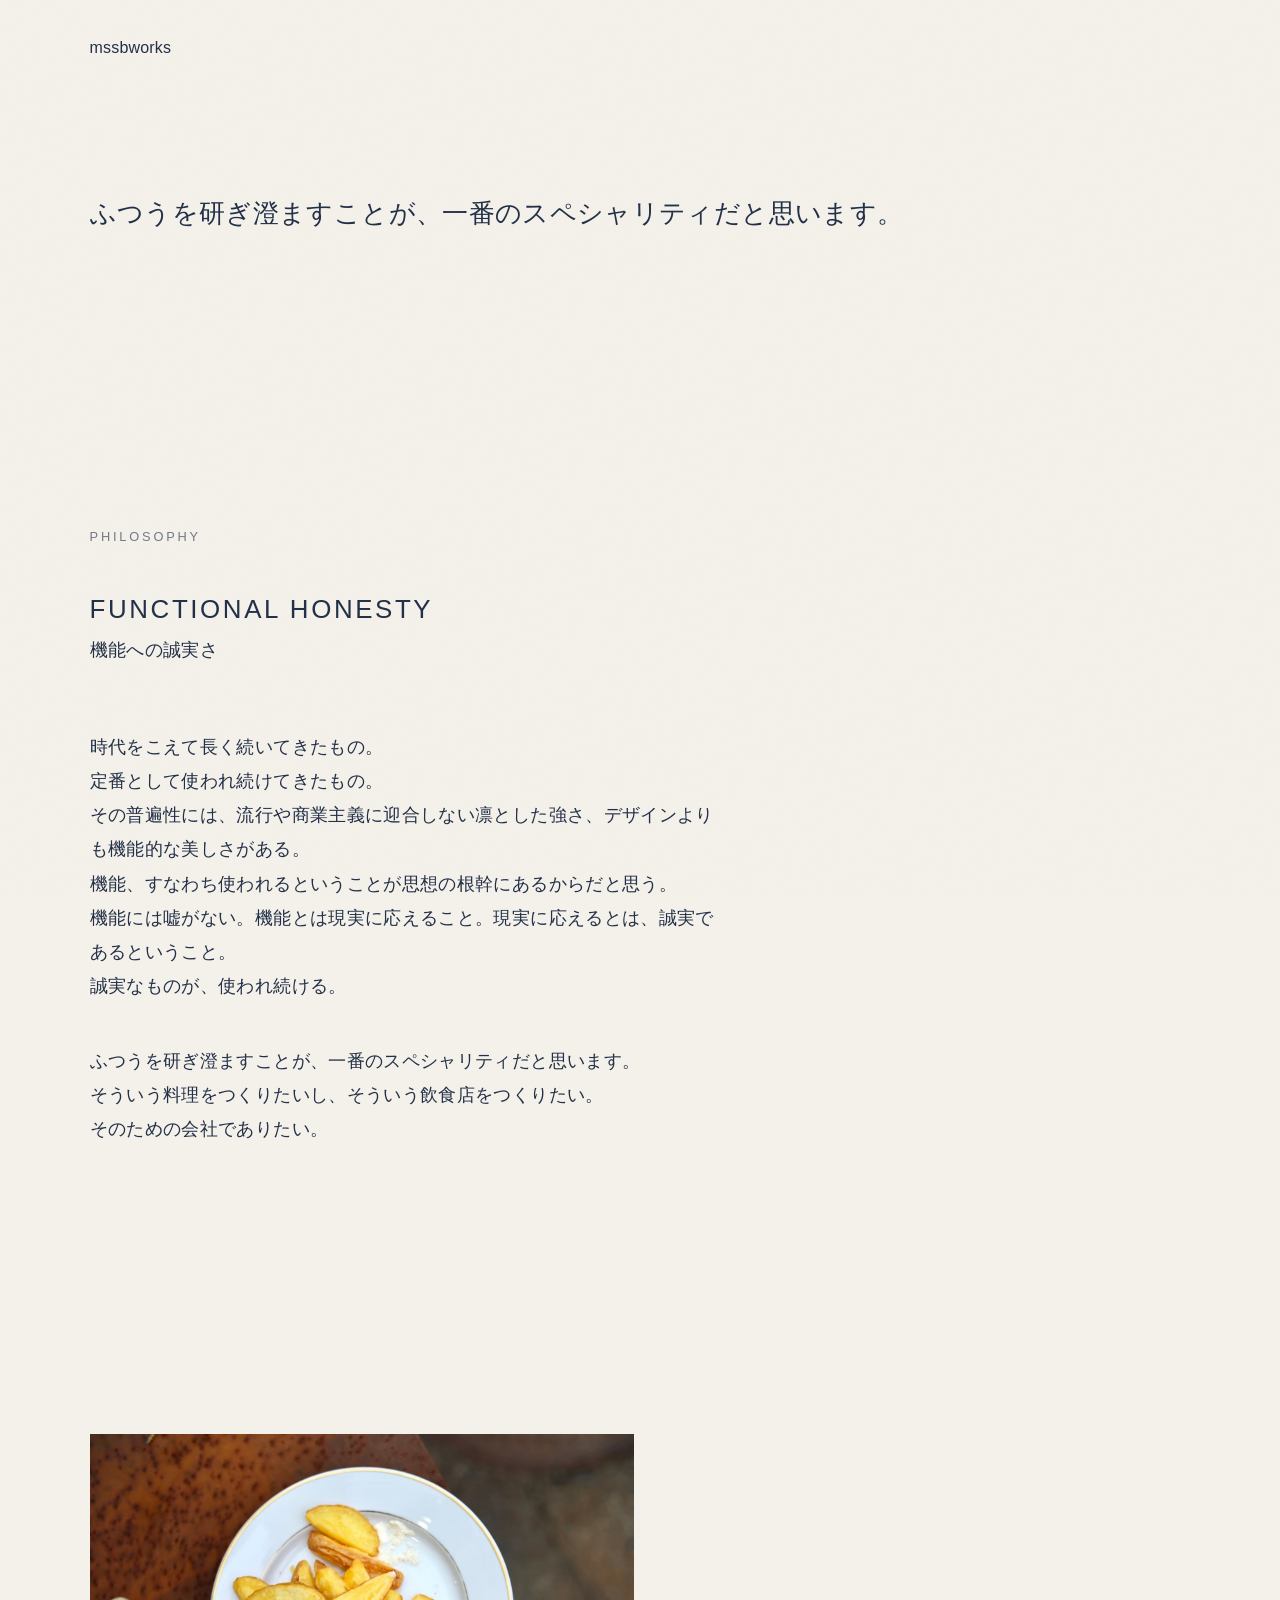
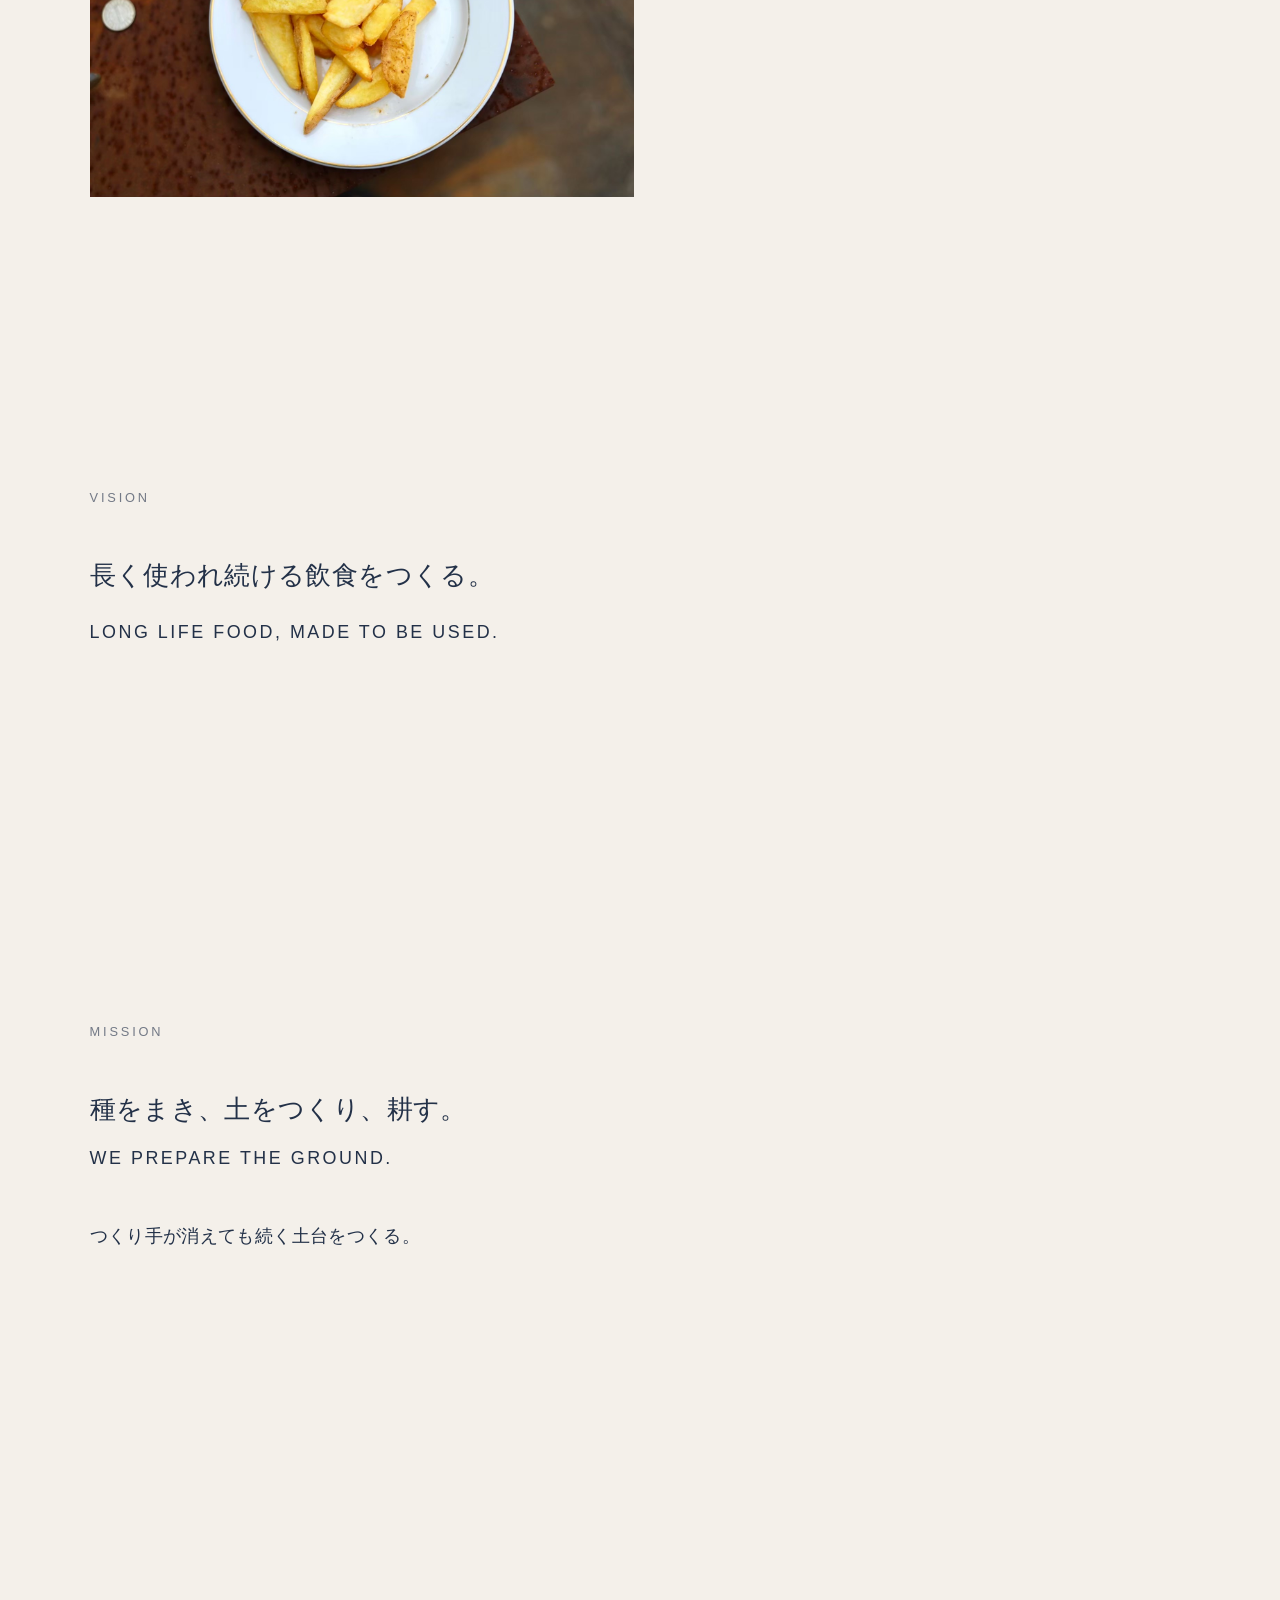
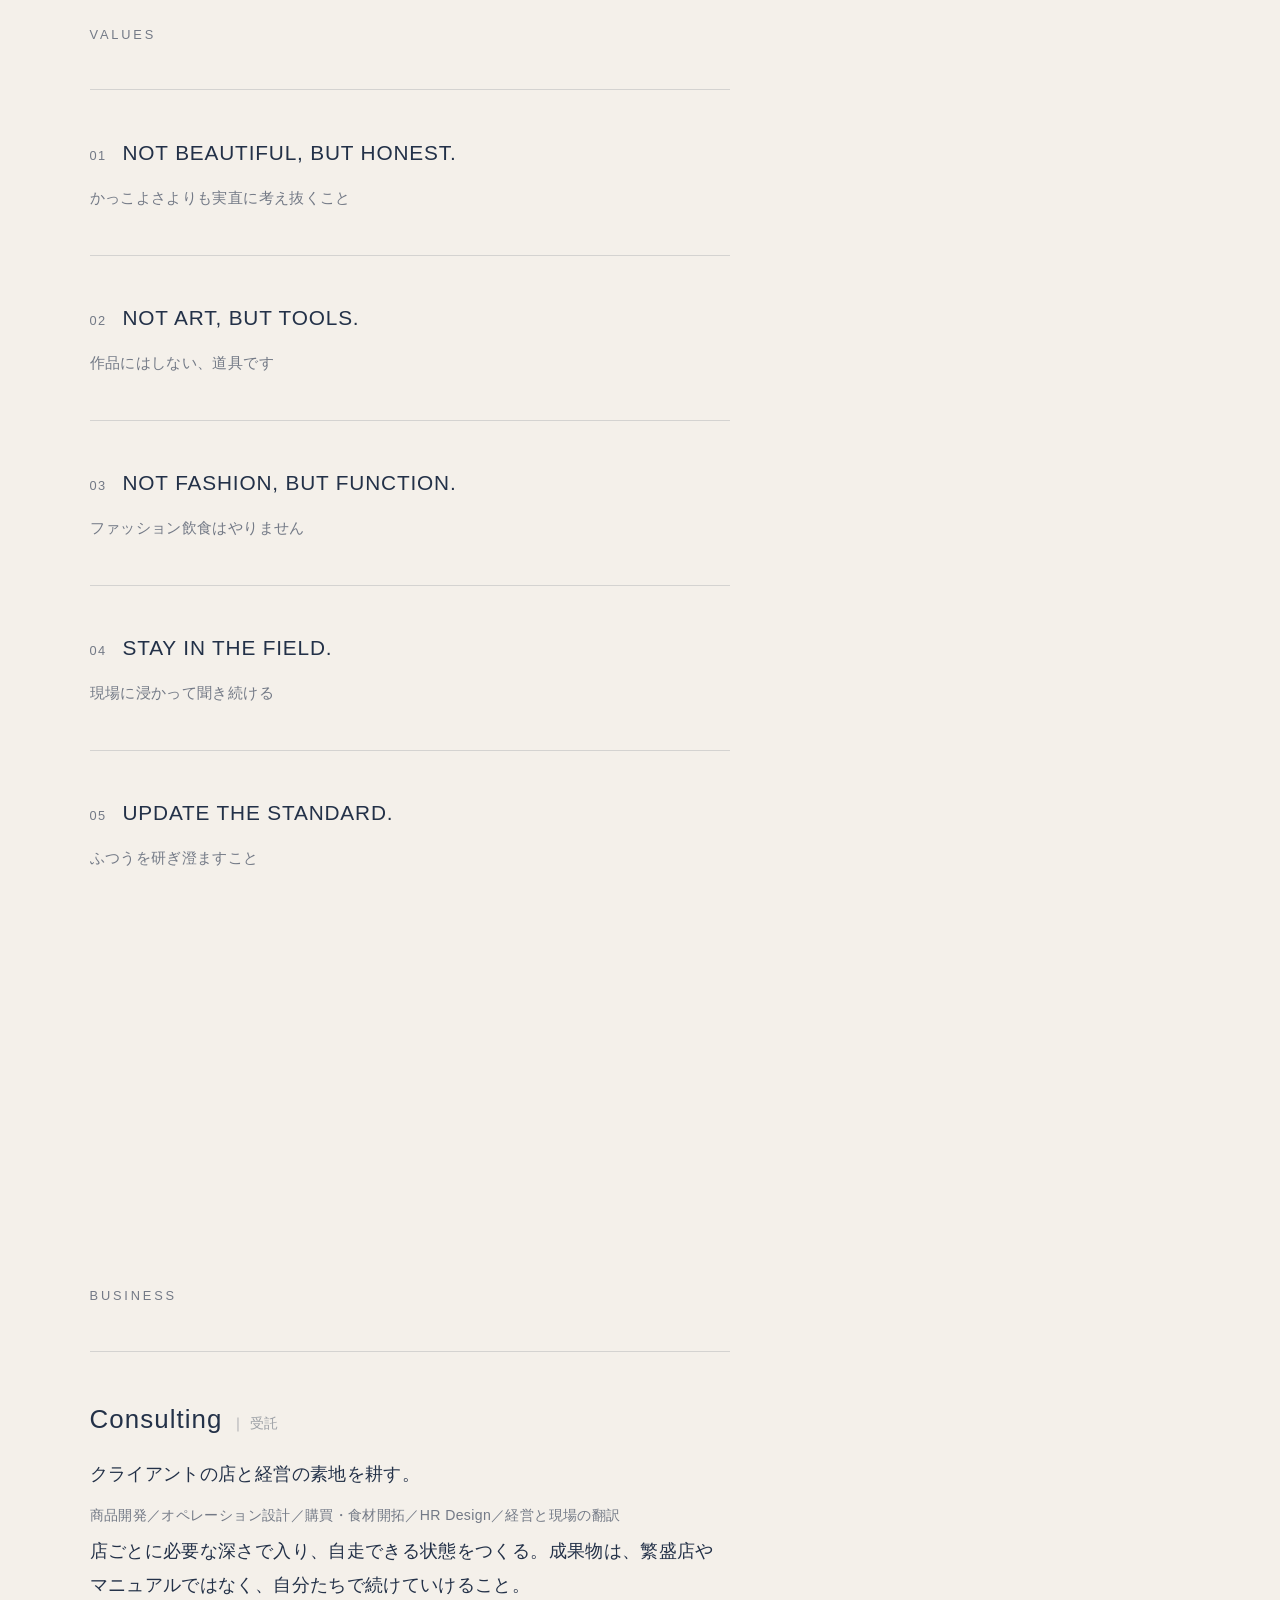
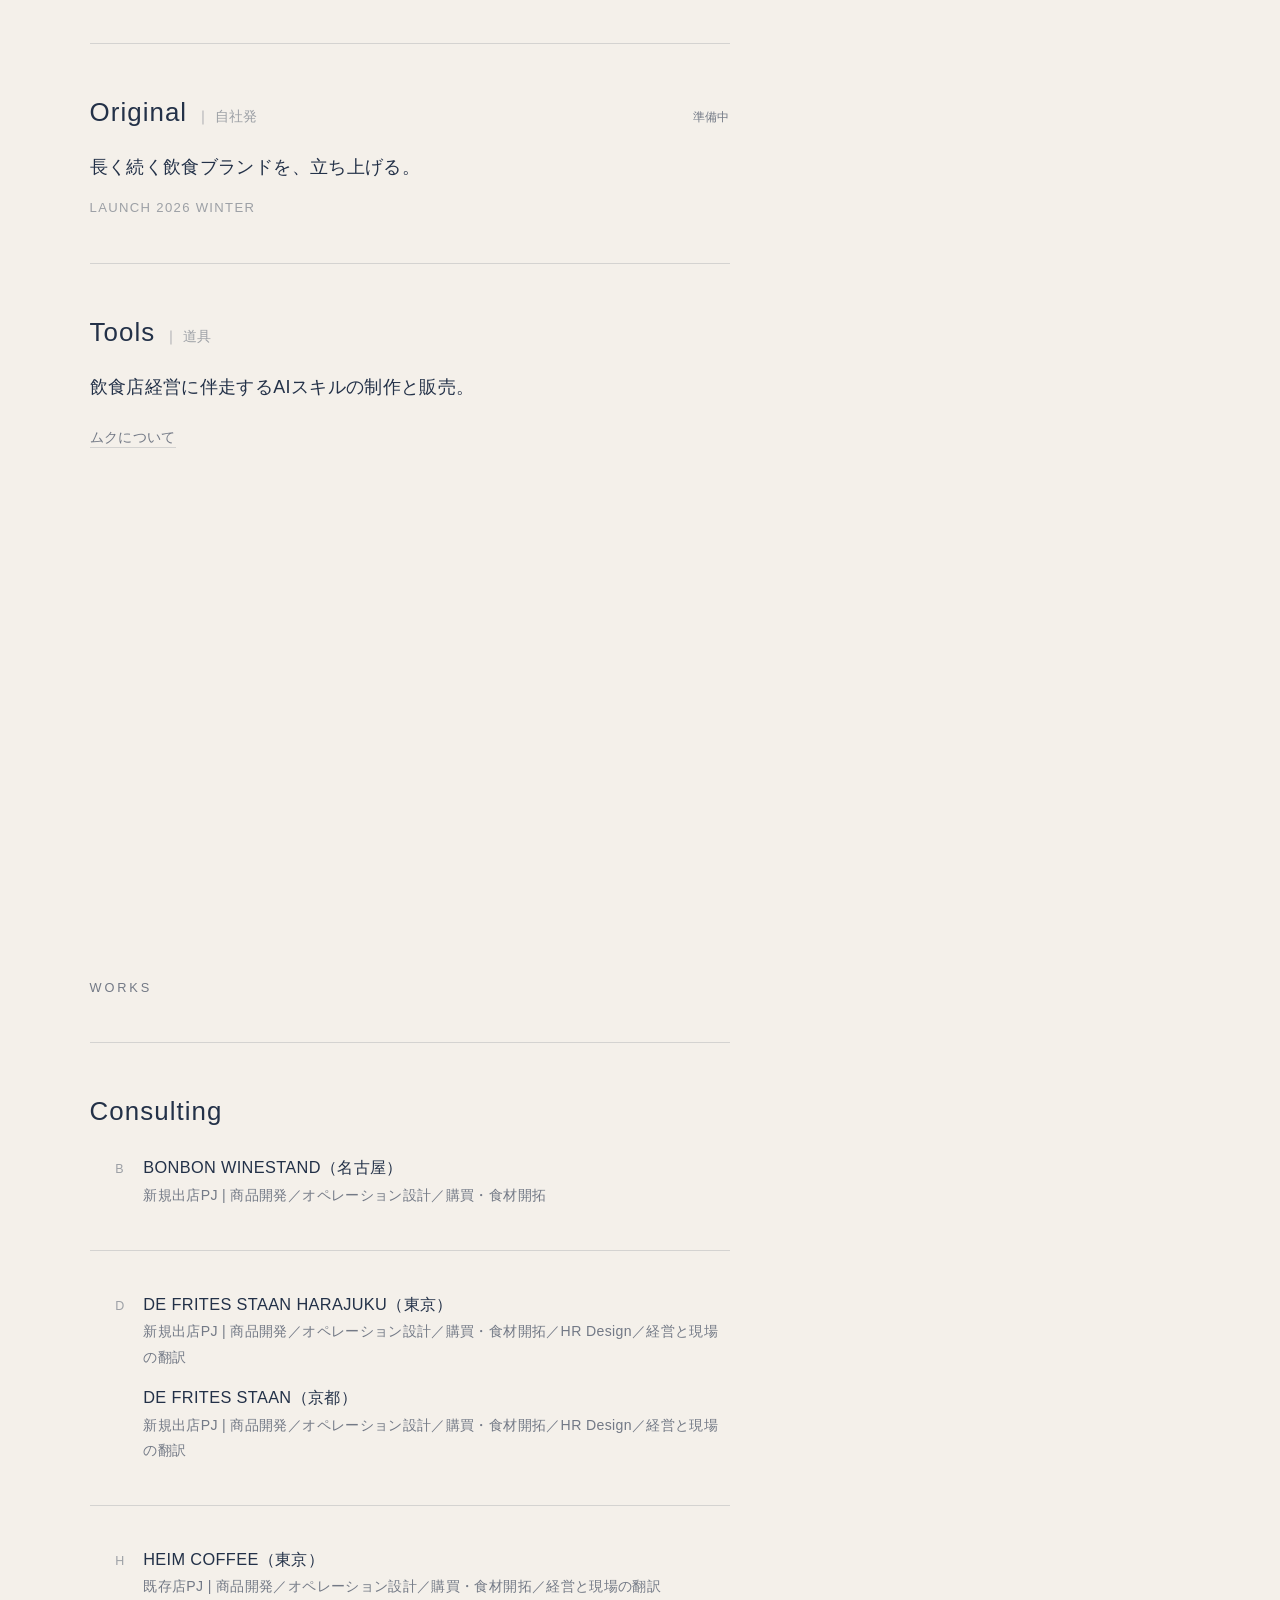
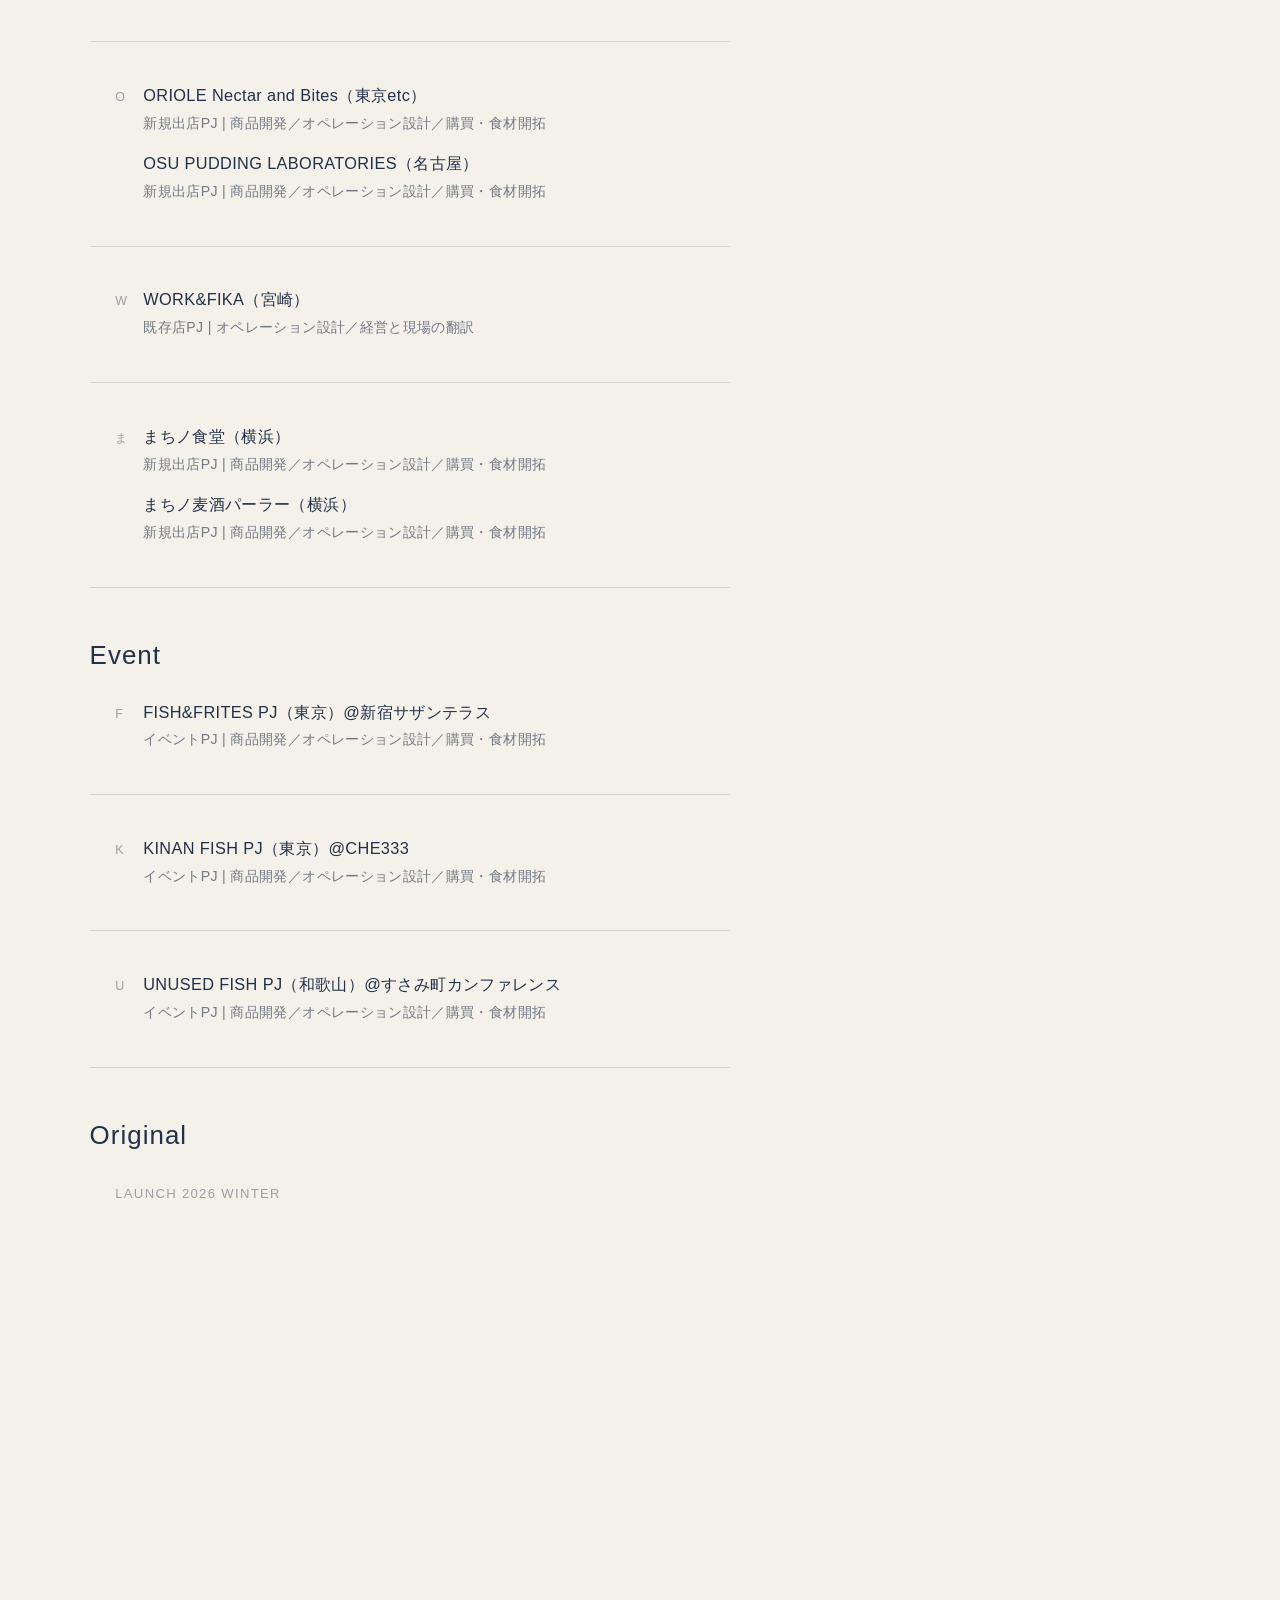
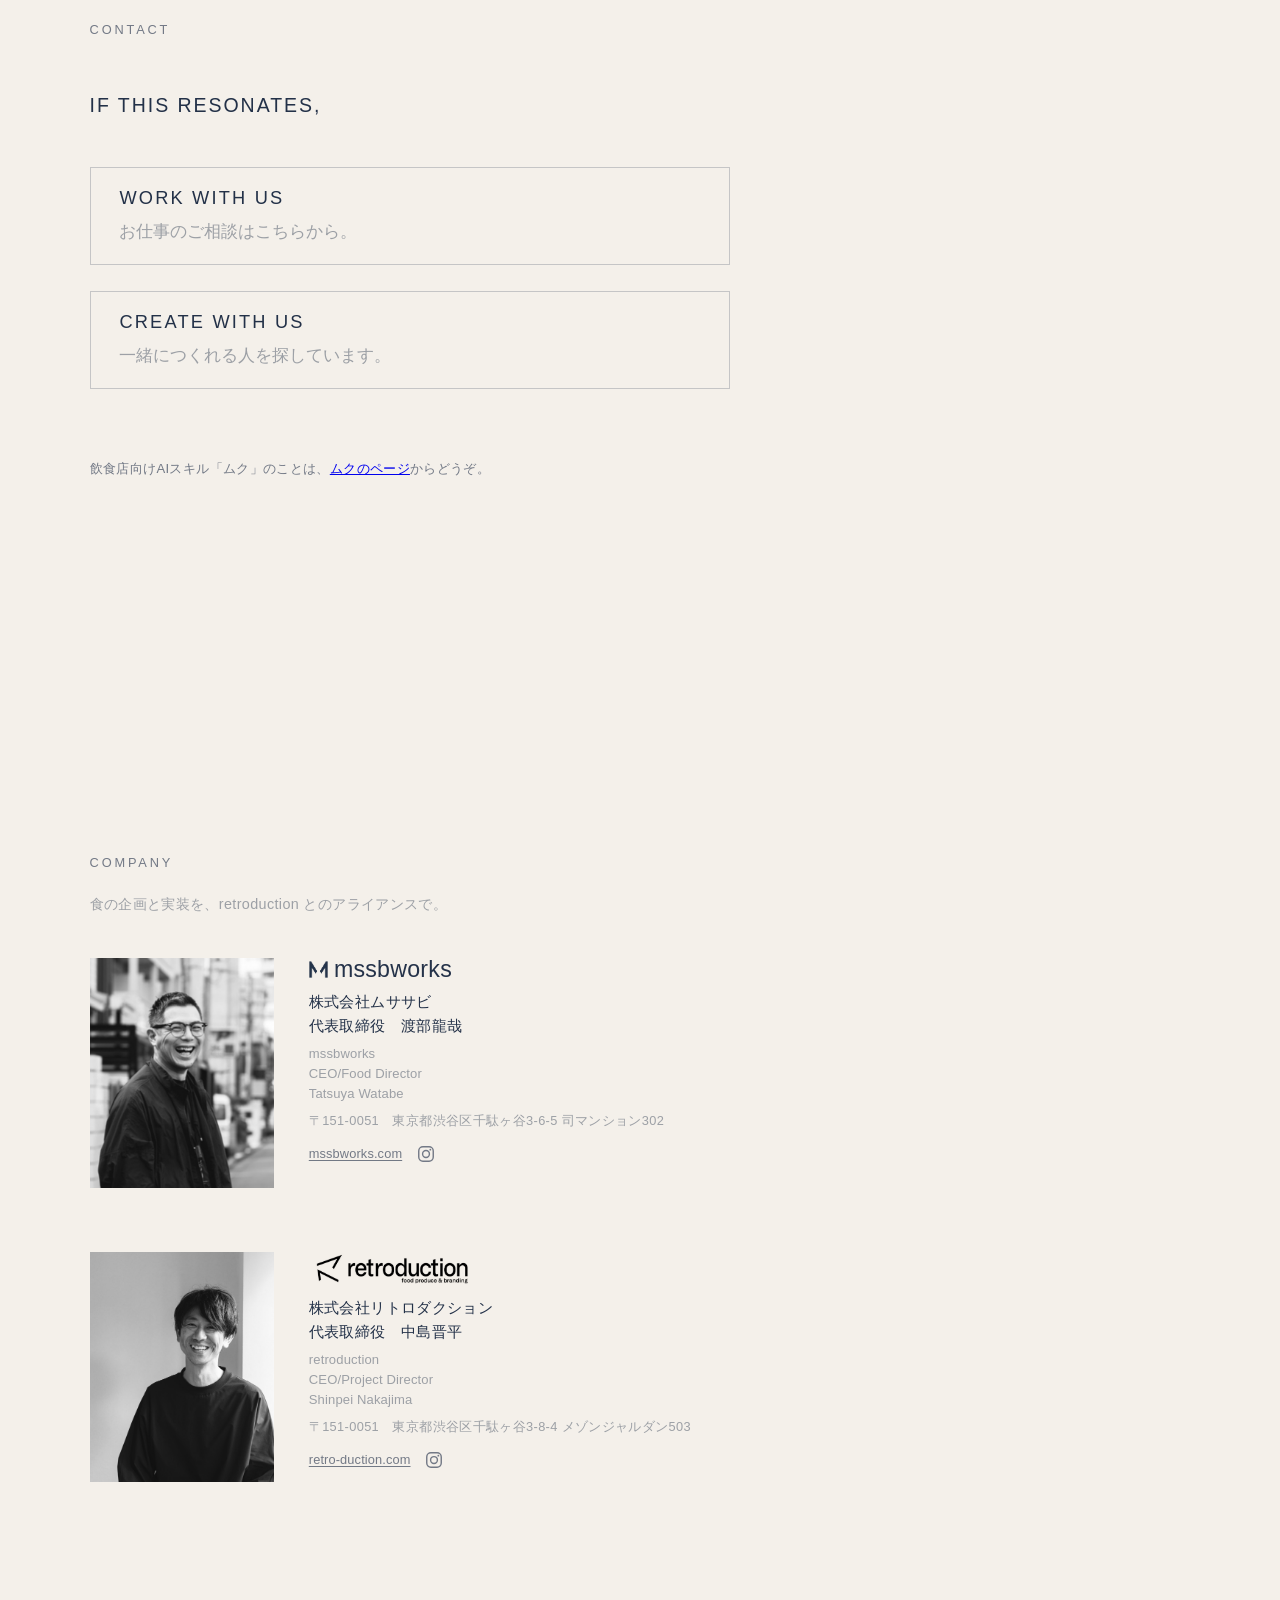
==== commit db64f6a6: "ムクの窓口をムクのページに置いた（#help） 送り先はトップの問い合わせと同じ（Web3Forms＋うちのWorker）で、sourceで 見分ける。窓口を2つにすると記録が2箇所に散って片方が腐る" ====
--- a/index.html
+++ b/index.html
@@ -226,6 +226,11 @@
             <span class="window__en">CREATE WITH US</span>
             <span class="window__ja">一緒につくれる人を探しています。</span>
           </button>
+          <!-- ムクの窓口はこの2つではなく、ムクのページに置いてある。
+               ここに3つ目の窓を作らないのは、**送り先を1つに保つため**——
+               窓口が増えると記録が2箇所に散って、片方が腐る。
+               リンクだけ置いて、入口を増やす（送り先は同じところに届く） -->
+          <p class="contact__muku">飲食店向けAIスキル「ムク」のことは、<a href="/muku/#help">ムクのページ</a>からどうぞ。</p>
           <!-- 共通フォーム（1つ）。押した窓の直下へJSで移動し source=work/create を識別。送信はWeb3Forms＋AJAXで同ページ完結 -->
           <div class="contact-panel" id="contact-panel" hidden>
             <form action="https://api.web3forms.com/submit" method="POST" class="contact-form">
@@ -339,11 +344,54 @@
         });
       });
 
+      // #contact で来たら、フォームを開いた状態で見せる。
+      // ムクが「数字が合わなかったらここへ」と出す先がここなので、
+      // **開いてURLを踏んだのに何も無い、という状態を作らない。**
+      // 押して開く作りなので、リンクだけ配ると空のトップページに着く（2026-09-05に気づいた）
+      function openFromHash(){
+        if(location.hash !== '#contact' || !windows.length){ return; }
+        openUnder(windows[0]);
+        // 窓から押したのではないので、どの窓かの印は付けない。
+        // ここを 'work' や 'create' のままにすると、不具合の報告が
+        // 「仕事の相談」として記録される
+        source.value = 'contact';
+        // **なめらかスクロールにしない。**フォームはページの8,000px下にあり、
+        // 途中で止まる（2026-09-05に実際に止まった）。深いリンクは一息で着けるほうがいい。
+        // 画像の読み込みで位置が動くので、次のフレームまで待ってから測る
+        requestAnimationFrame(function(){
+          panel.scrollIntoView({ block:'center' });
+        });
+      }
+      window.addEventListener('hashchange', openFromHash);
+      window.addEventListener('load', openFromHash);   // 画像が入って位置が確定してから、もう一度
+      openFromHash();
+
       // 送信：別ページに遷移せず、同じ場所に確認メッセージ（Web3Forms / AJAX）
+      //
+      // 2026-09-05から、うちのWorkerにも同じ内容を送っている（並走）。
+      // 預け先をWeb3Formsからうちへ移すための準備で、両方に届くのを見てから
+      // あちらを切る。**画面の成否はWeb3Forms側だけで決める。**Workerが落ちても
+      // 問い合わせが送れなくなってはいけないので、こちらの失敗は握りつぶす
+      // （ただしコンソールには出す。黙って消えると並走の確認ができない）。
+      var WORKER = 'https://muku-mcp.muku-mcp.workers.dev/api/contact';
+
       form.addEventListener('submit', function(e){
         e.preventDefault();
         errMsg.hidden = true;
-        fetch('https://api.web3forms.com/submit', { method:'POST', headers:{'Accept':'application/json'}, body:new FormData(form) })
+        var fd = new FormData(form);
+
+        // 控えの送信。await しない（画面を待たせない）
+        var body = {};
+        fd.forEach(function(v, k){ body[k] = String(v); });
+        fetch(WORKER, {
+          method:'POST',
+          headers:{'Content-Type':'application/json'},
+          body: JSON.stringify(body)
+        }).then(function(r){
+          if(!r.ok){ console.warn('控えの送信が失敗しました', r.status); }
+        }).catch(function(err){ console.warn('控えの送信が失敗しました', err); });
+
+        fetch('https://api.web3forms.com/submit', { method:'POST', headers:{'Accept':'application/json'}, body: fd })
           .then(function(r){ return r.json(); })
           .then(function(json){
             if(json.success){ fields.hidden = true; done.hidden = false; }   // 「送信しました。」を同位置に表示
--- a/style.css
+++ b/style.css
@@ -368,3 +368,12 @@
   .profile__web{ font-size:.69rem; }
   .profile__ig svg{ width:.95rem; height:.95rem; }
 }
+
+/* ムクの窓口への道案内（トップの Contact）。窓口はムクのページに1つだけ置き、
+   ここからはリンクで送る。3つ目の窓を作らないのは送り先を1つに保つため */
+.contact__muku{
+  font-size:var(--fs-small);
+  color:var(--ink-soft);
+  line-height:1.9;
+  margin:var(--s4) 0 0;
+}
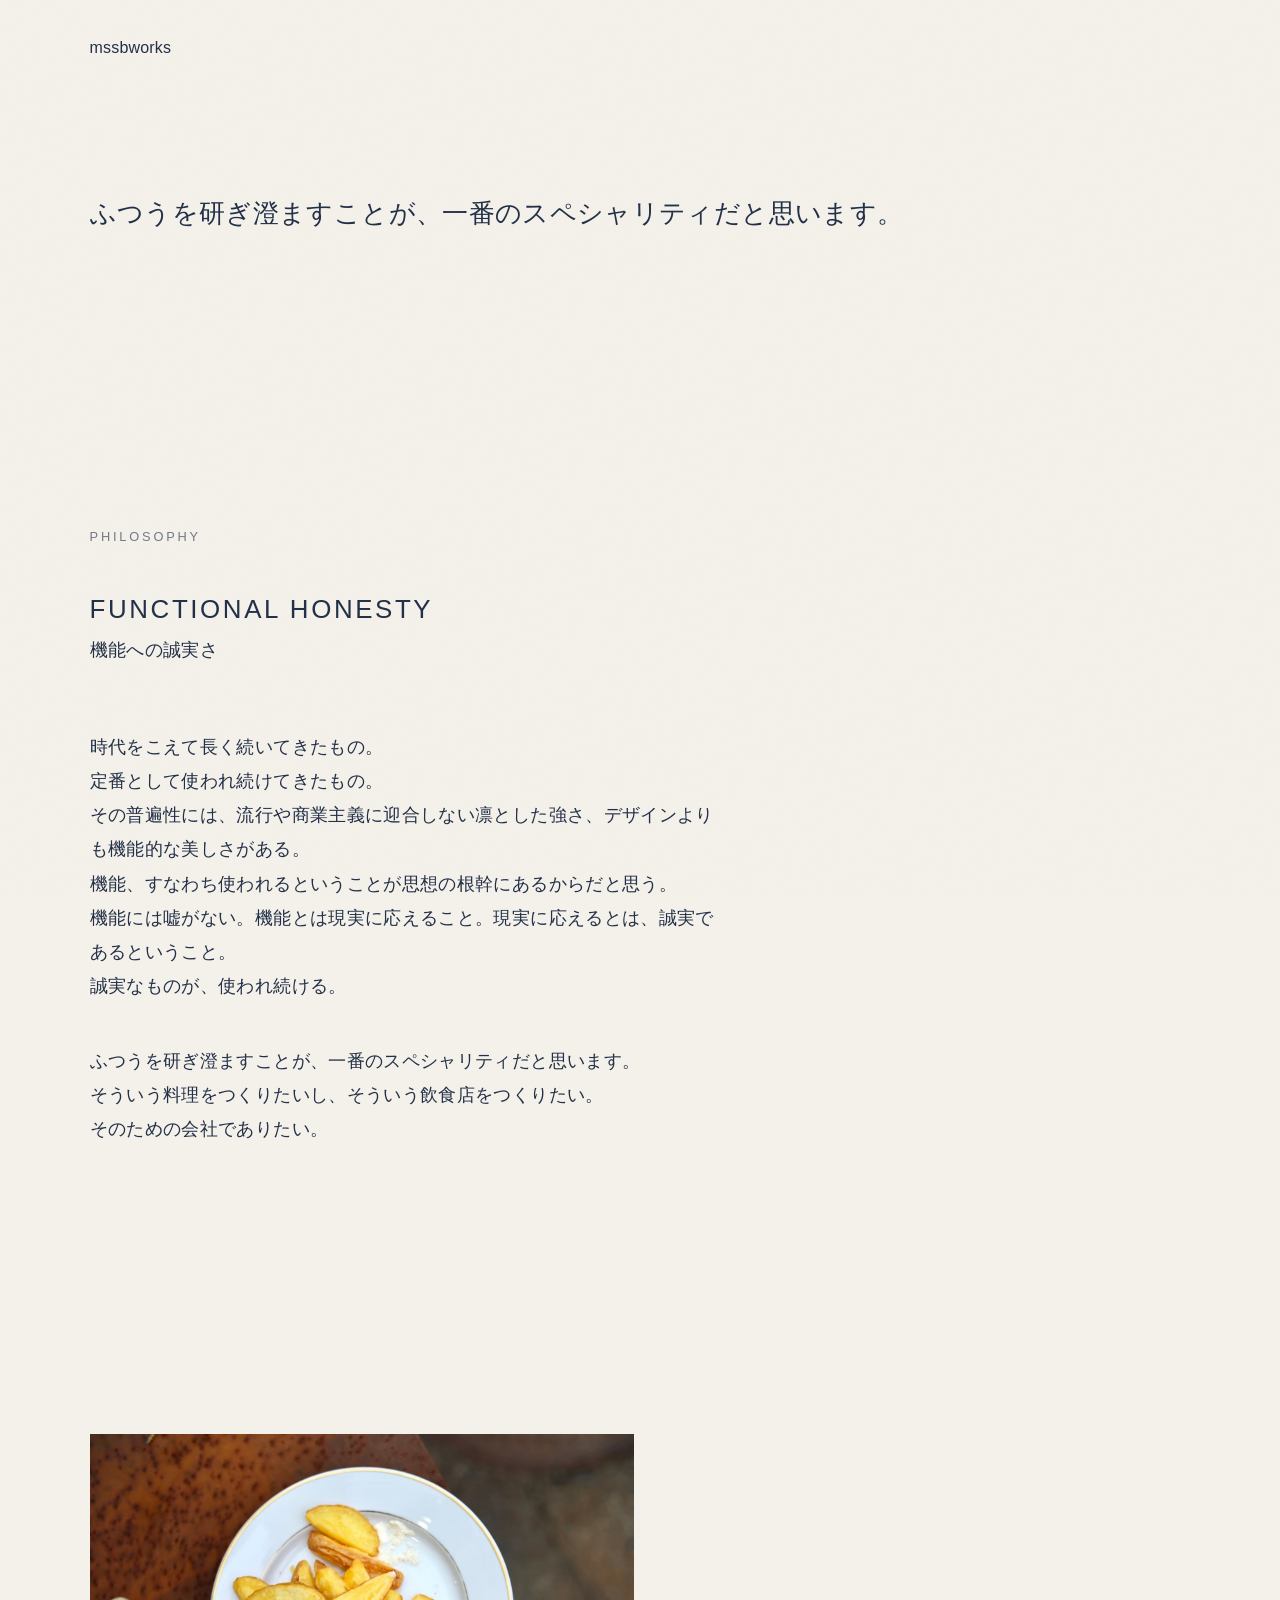
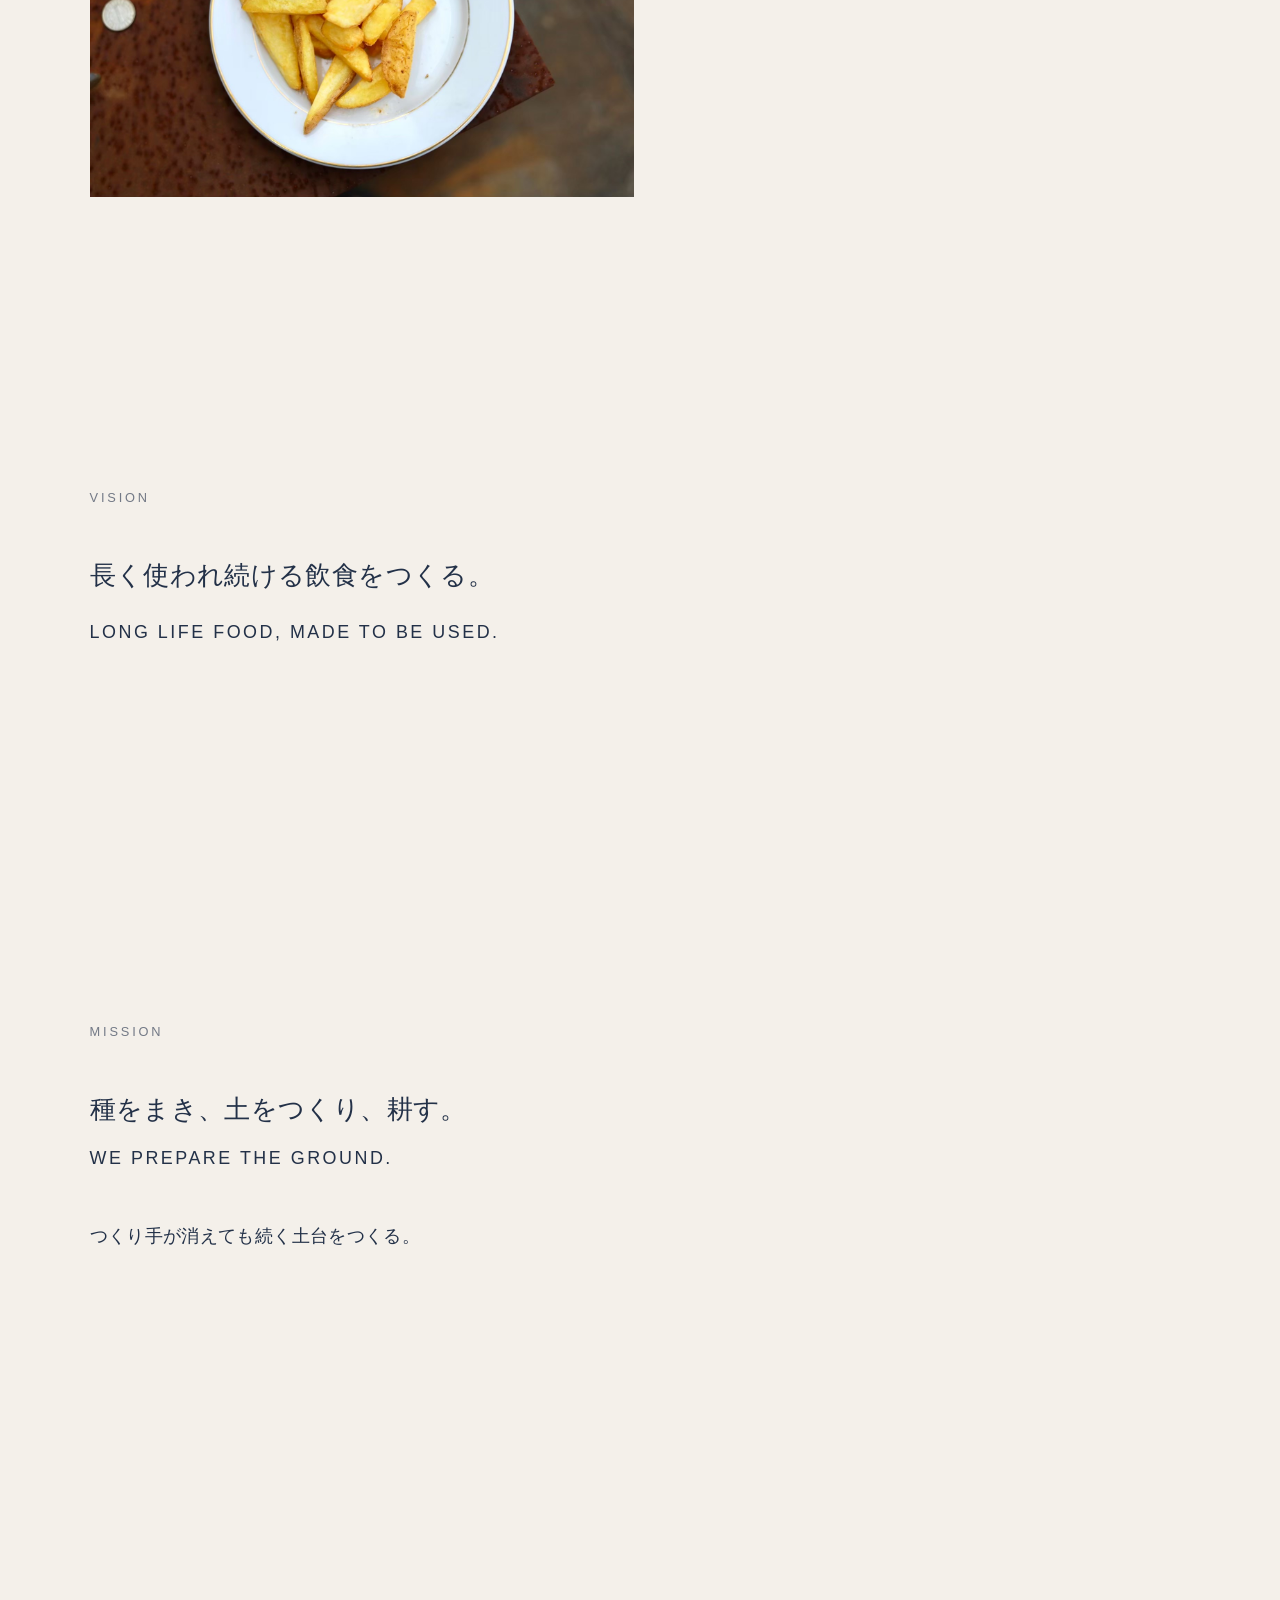
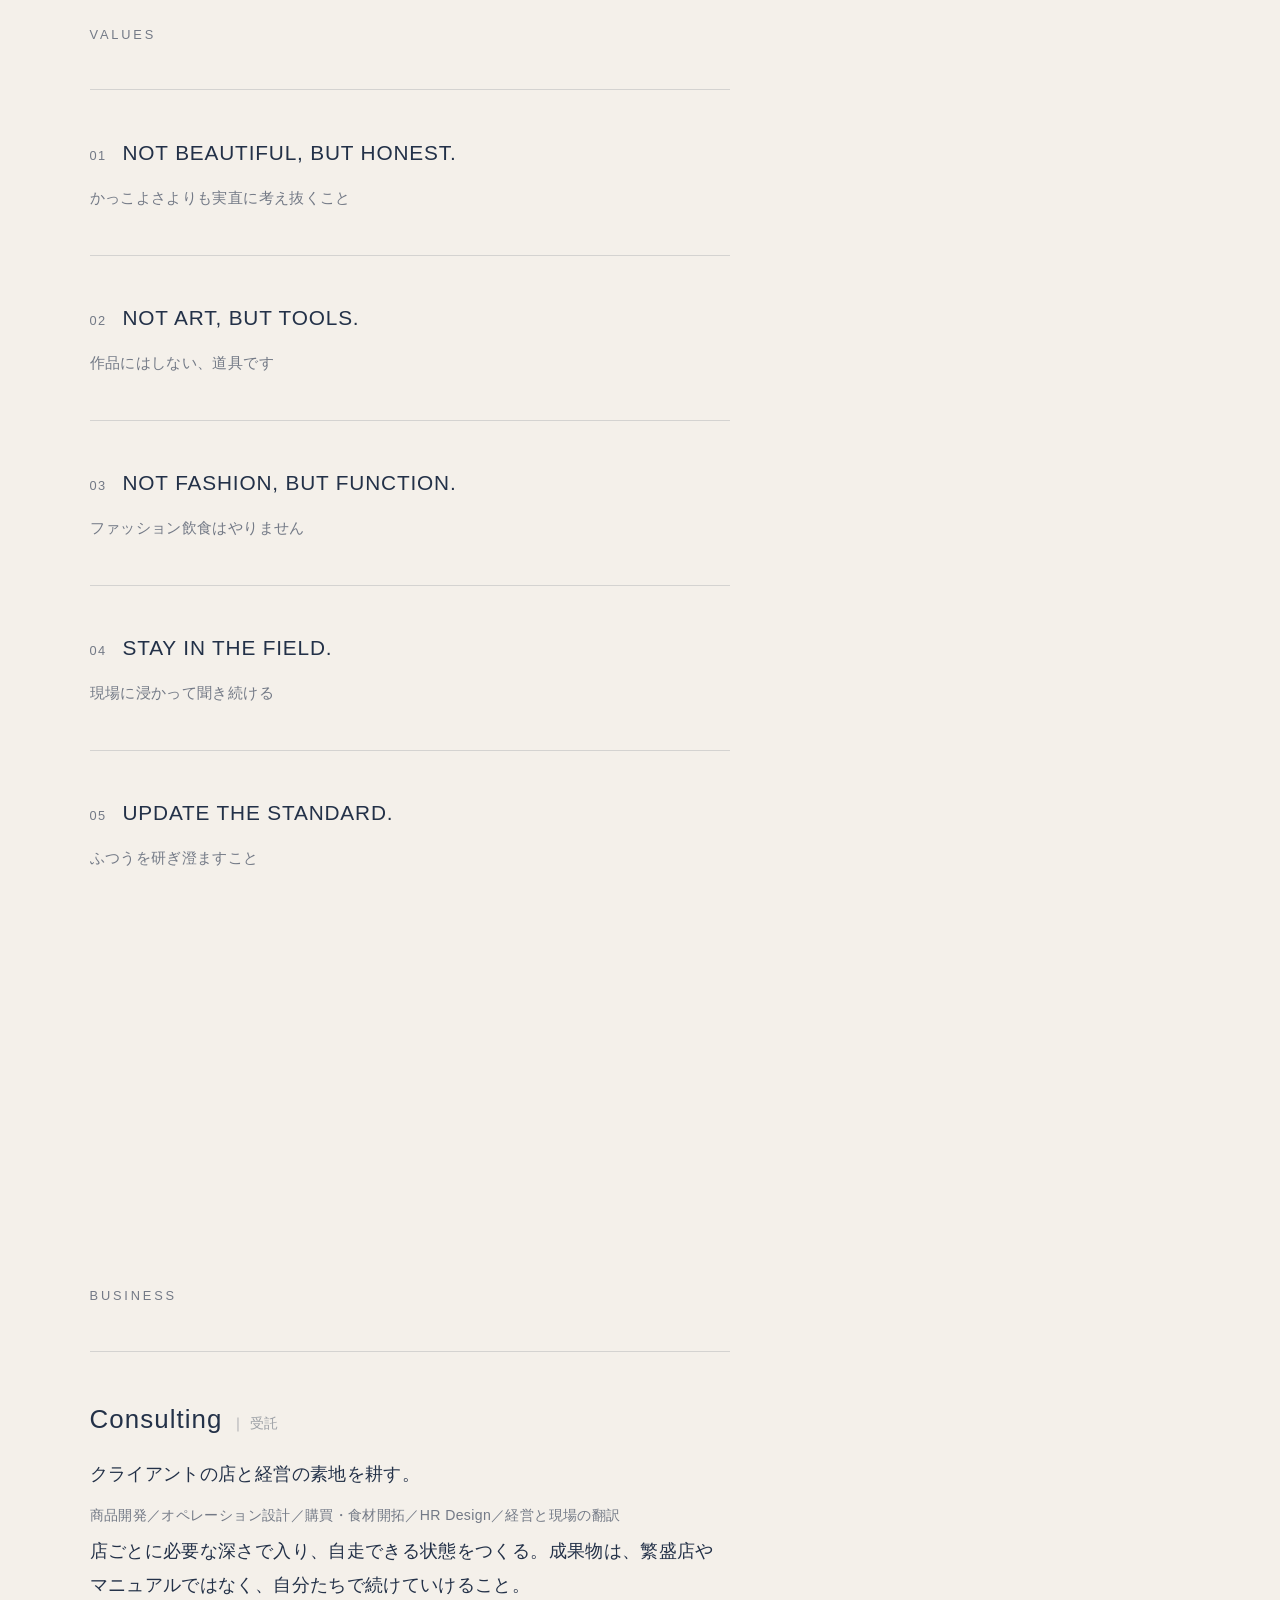
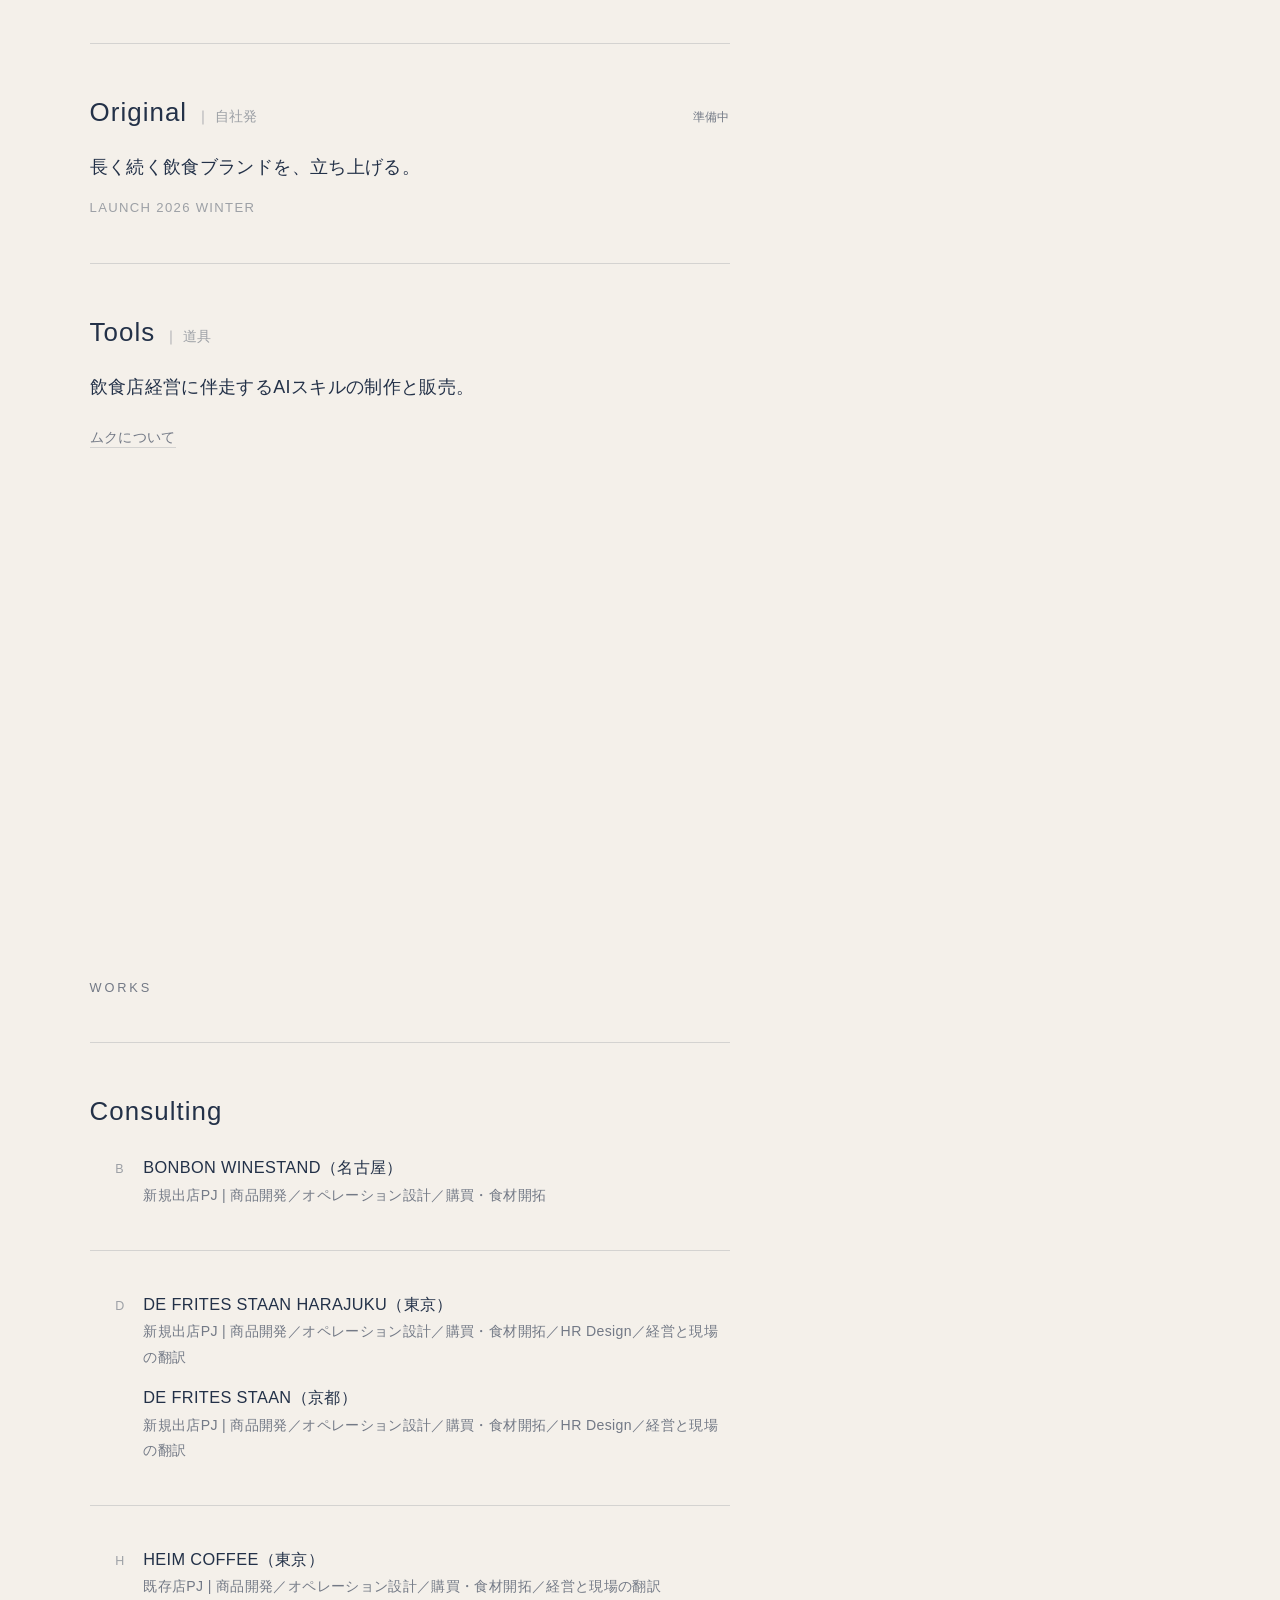
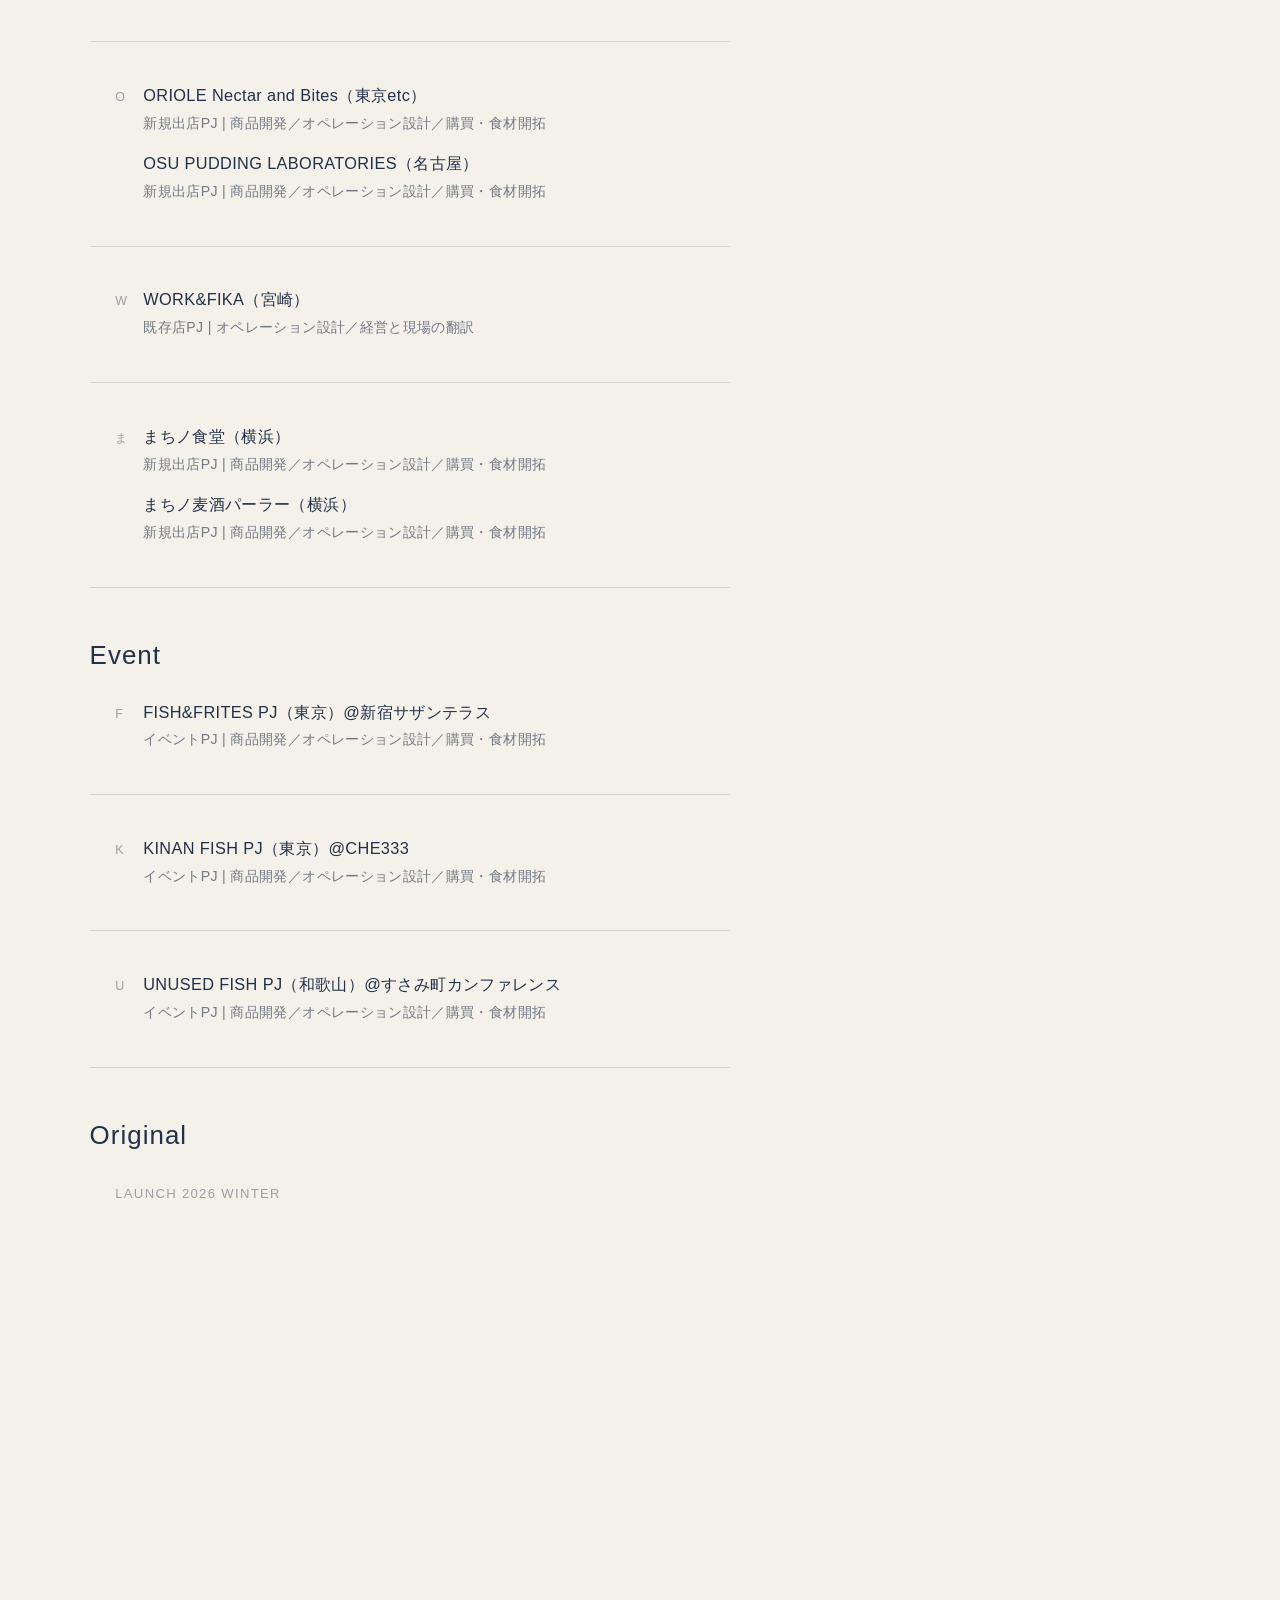
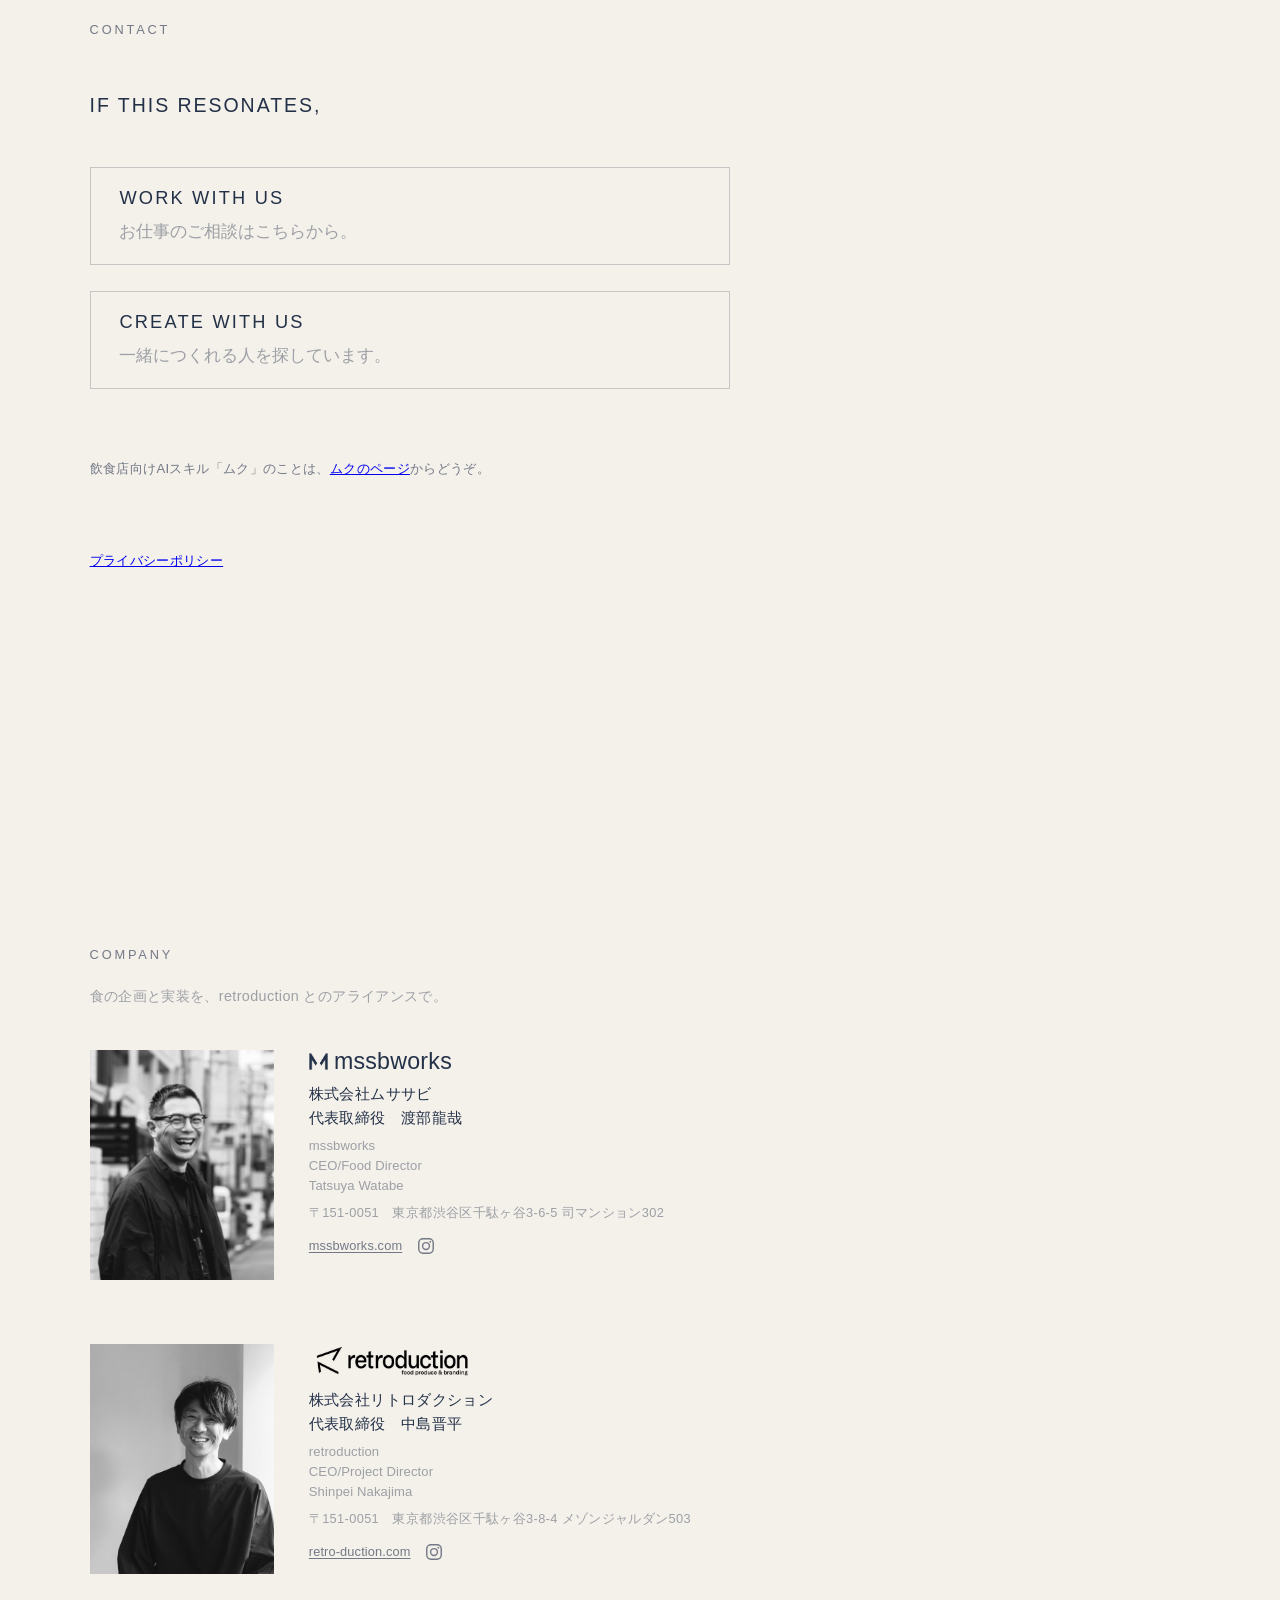
==== commit 99567be4: "プライバシーポリシーを作った メールアドレスと業態を預かるようになったので要る。Threadsの審査にも要るが、 それが無くても必要だった——メールアドレスを集めていて方針が書かれていない状態が、 9" ====
--- a/index.html
+++ b/index.html
@@ -231,6 +231,9 @@
                窓口が増えると記録が2箇所に散って、片方が腐る。
                リンクだけ置いて、入口を増やす（送り先は同じところに届く） -->
           <p class="contact__muku">飲食店向けAIスキル「ムク」のことは、<a href="/muku/#help">ムクのページ</a>からどうぞ。</p>
+          <!-- お預かりしているものの説明。メールアドレスと業態を預かるようになったので置いた
+               （2026-09-06）。集めていないものを「集めていない」と書くための場所でもある -->
+          <p class="contact__muku"><a href="/privacy/">プライバシーポリシー</a></p>
           <!-- 共通フォーム（1つ）。押した窓の直下へJSで移動し source=work/create を識別。送信はWeb3Forms＋AJAXで同ページ完結 -->
           <div class="contact-panel" id="contact-panel" hidden>
             <form action="https://api.web3forms.com/submit" method="POST" class="contact-form">
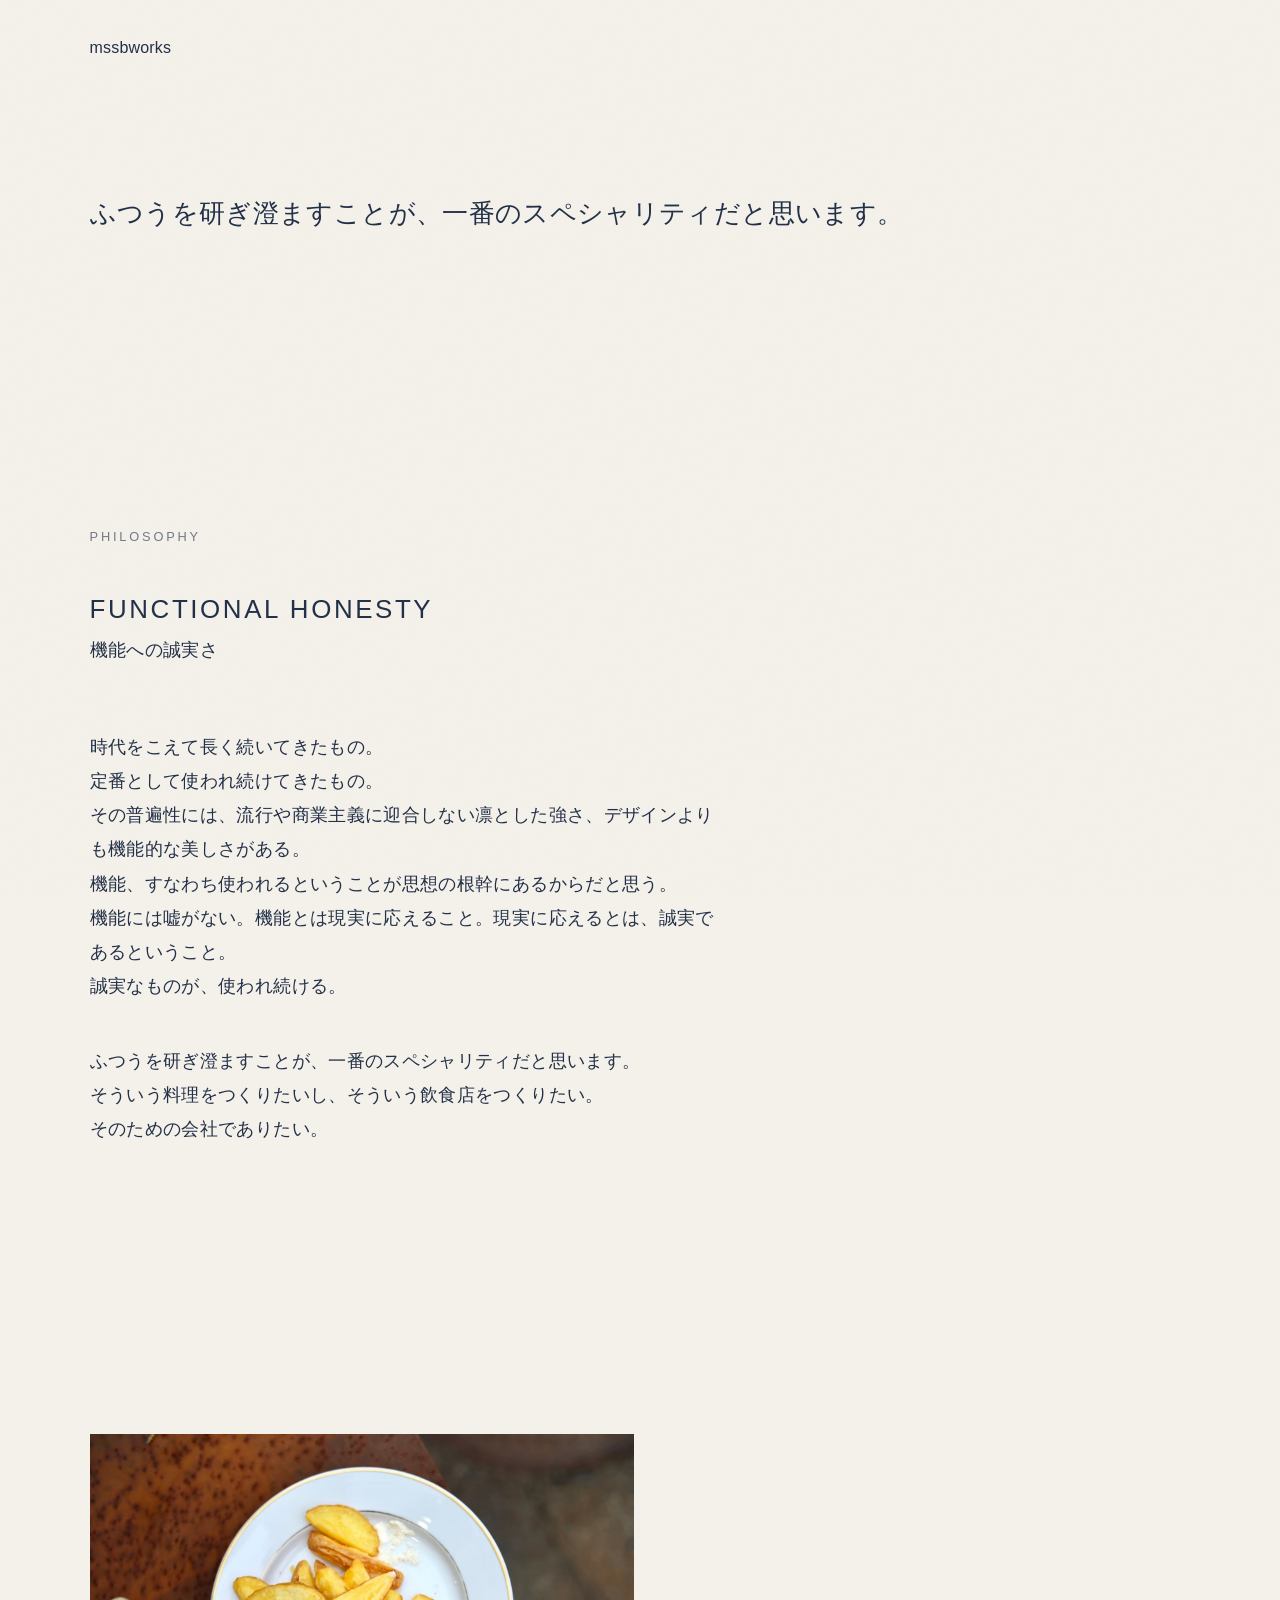
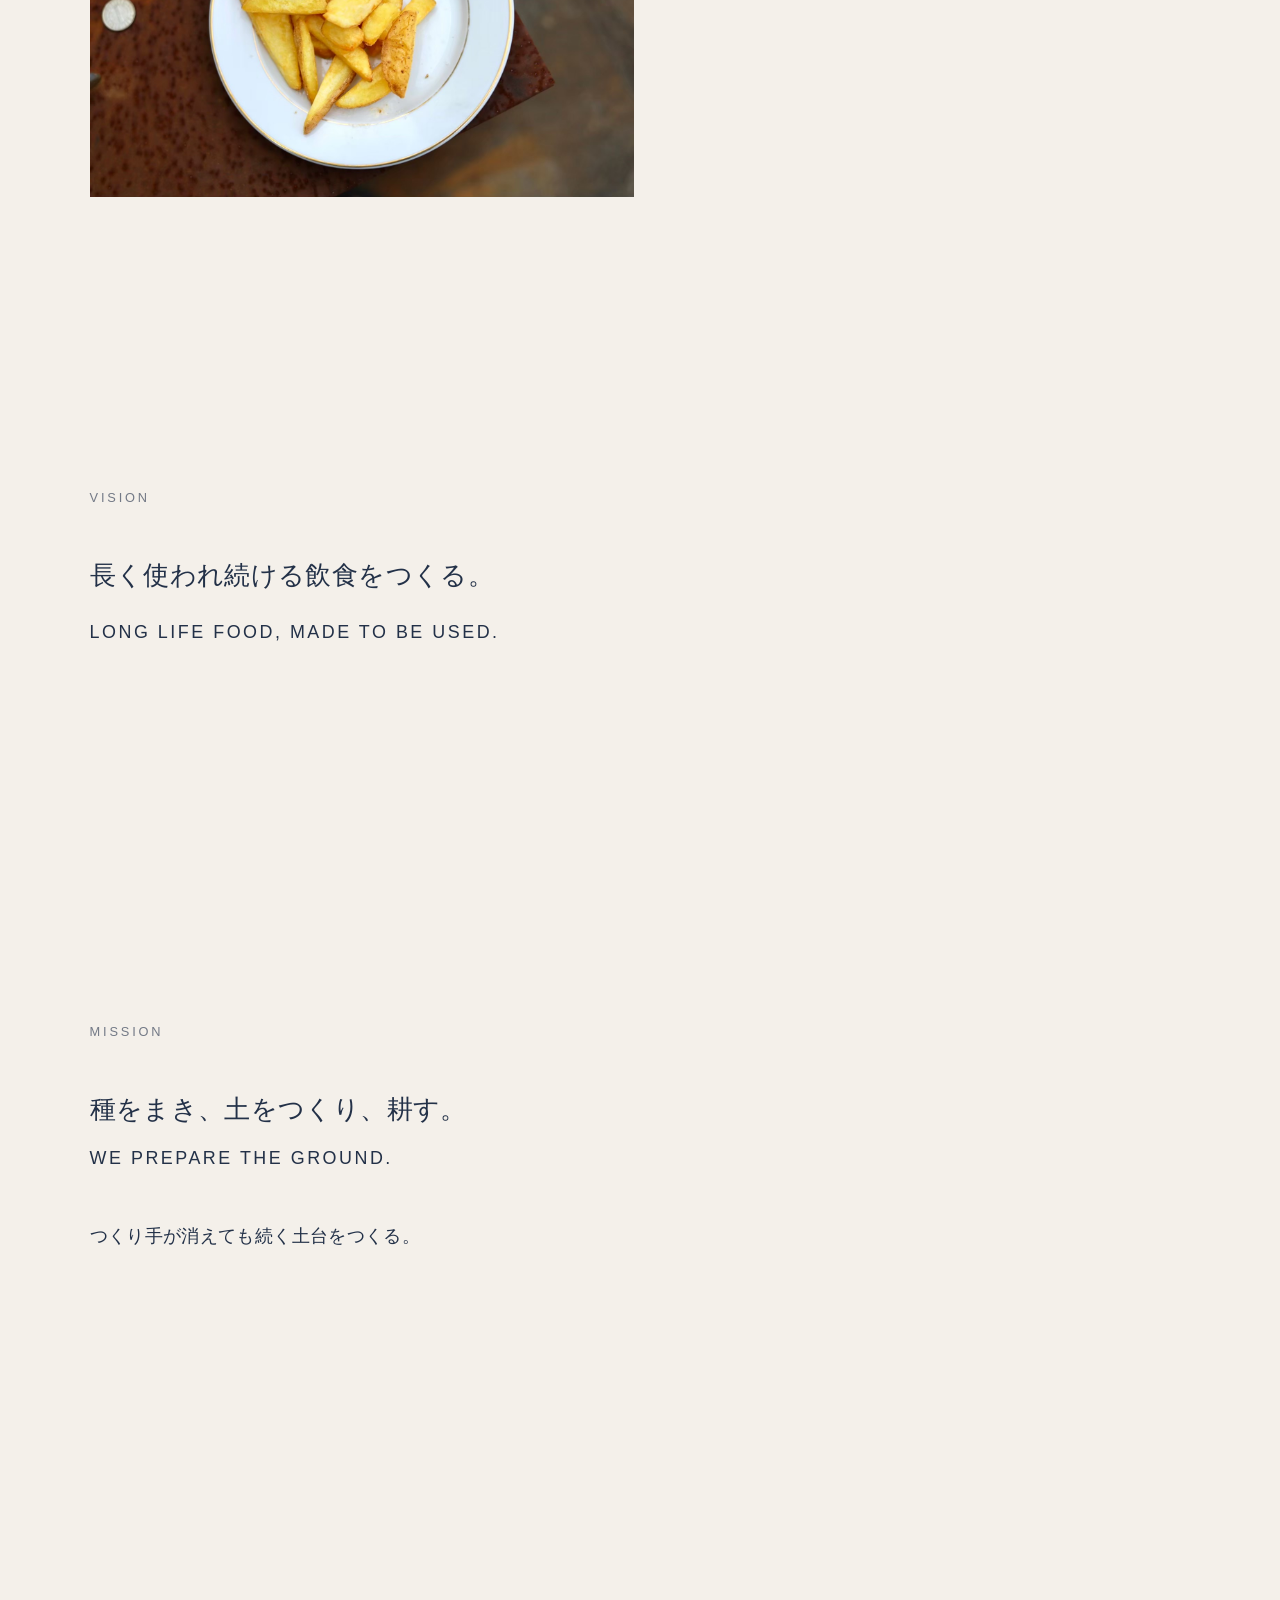
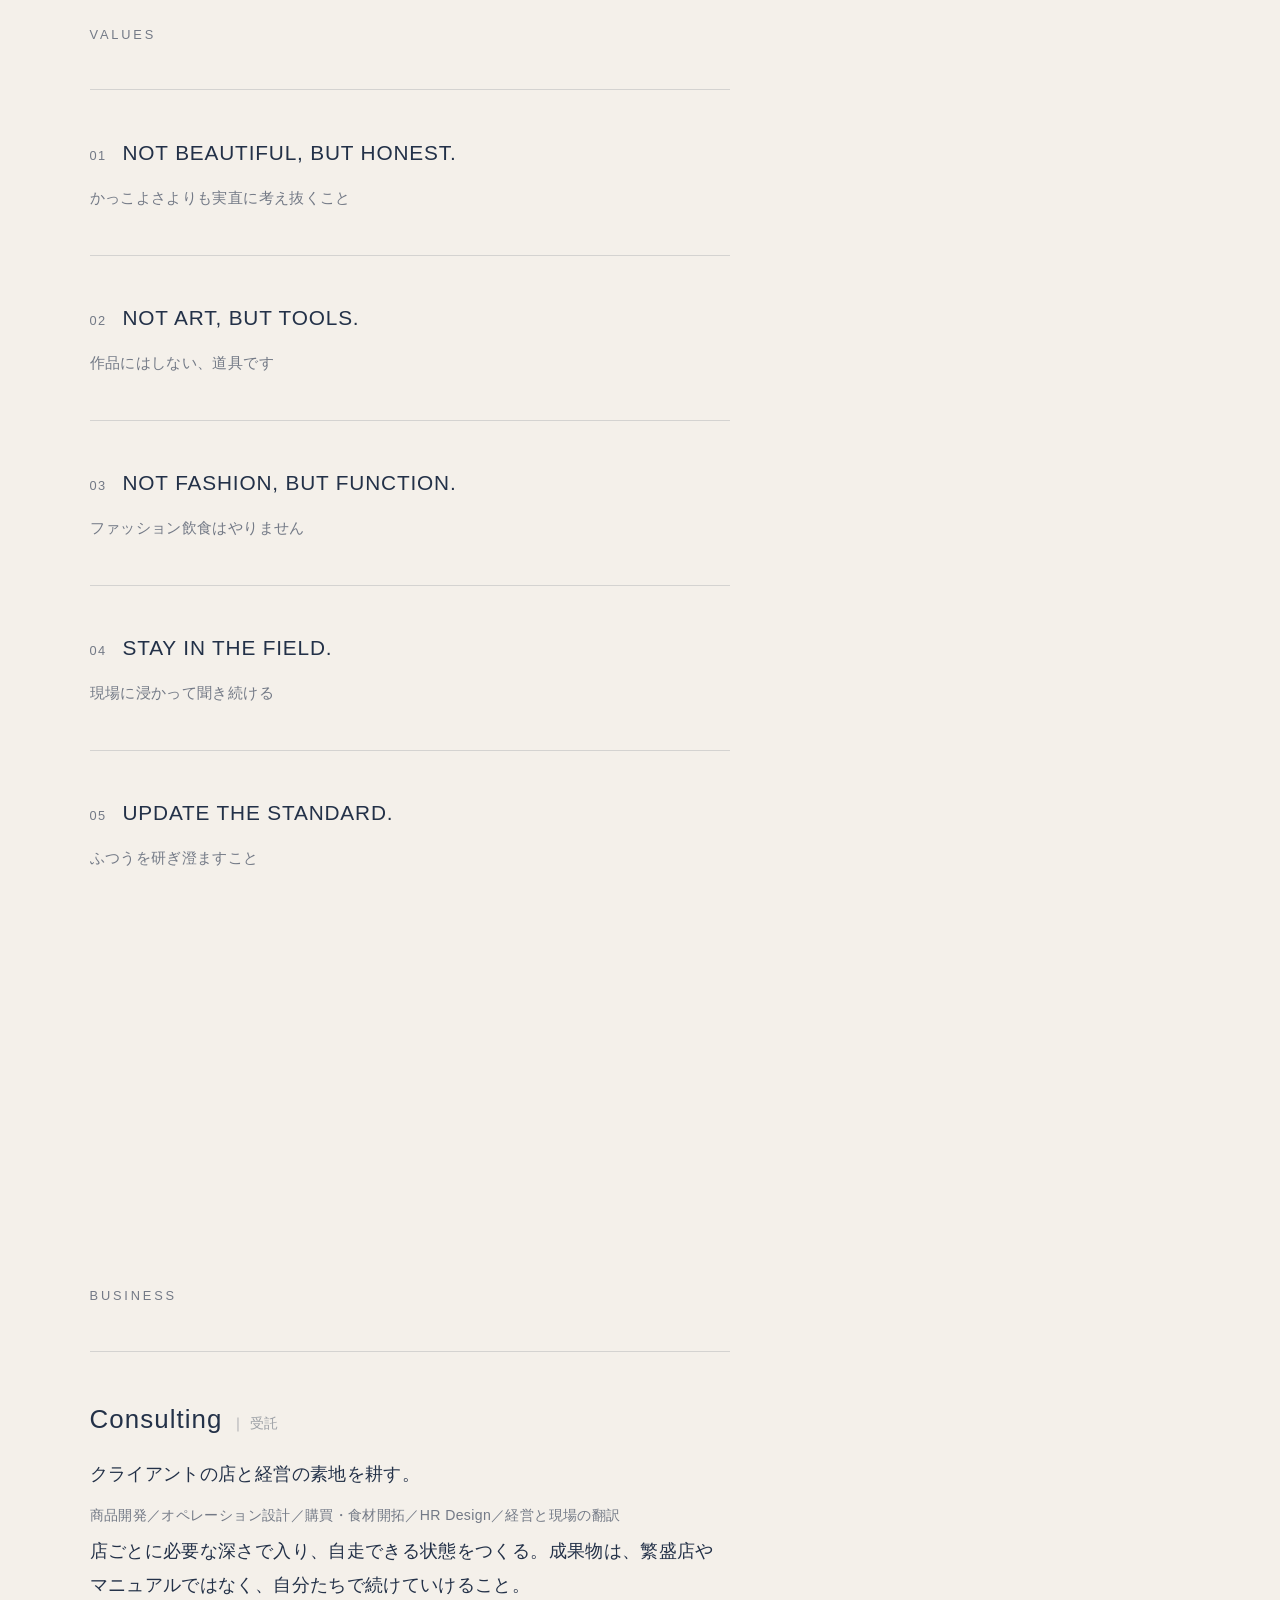
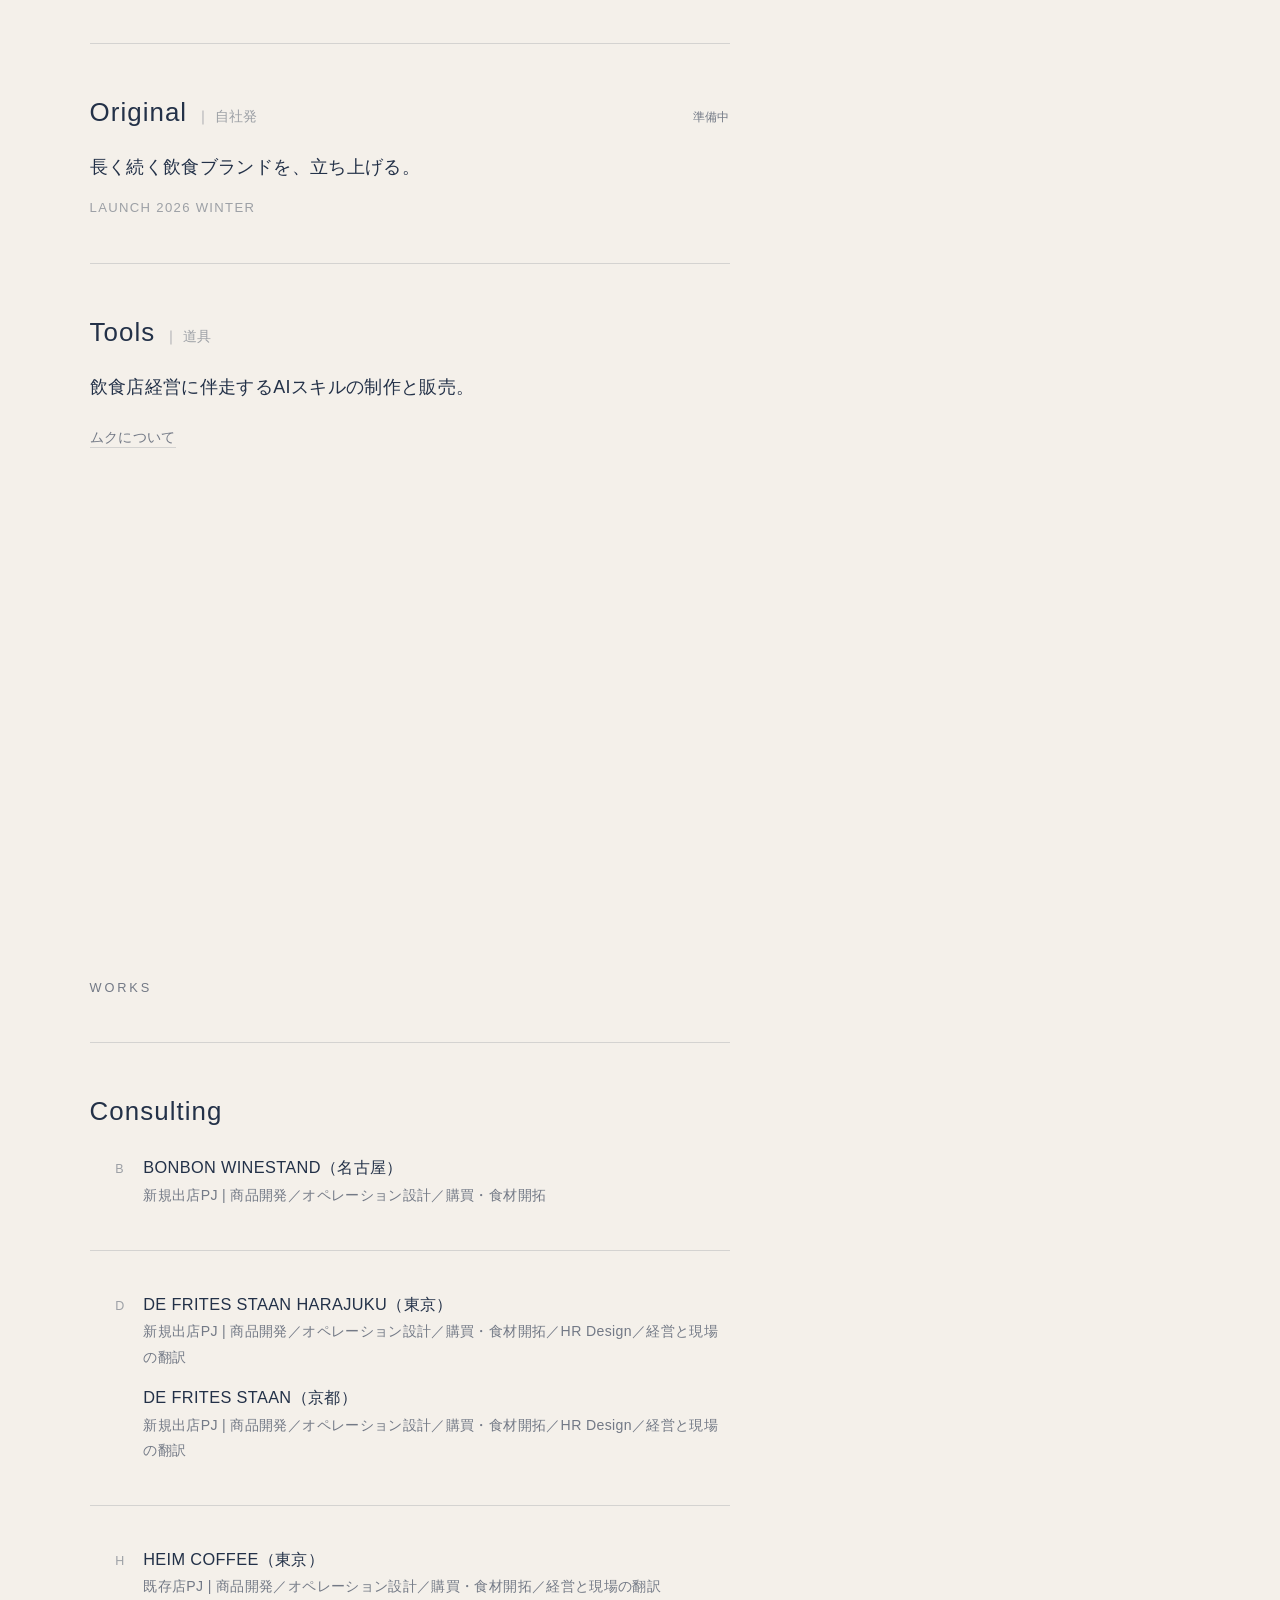
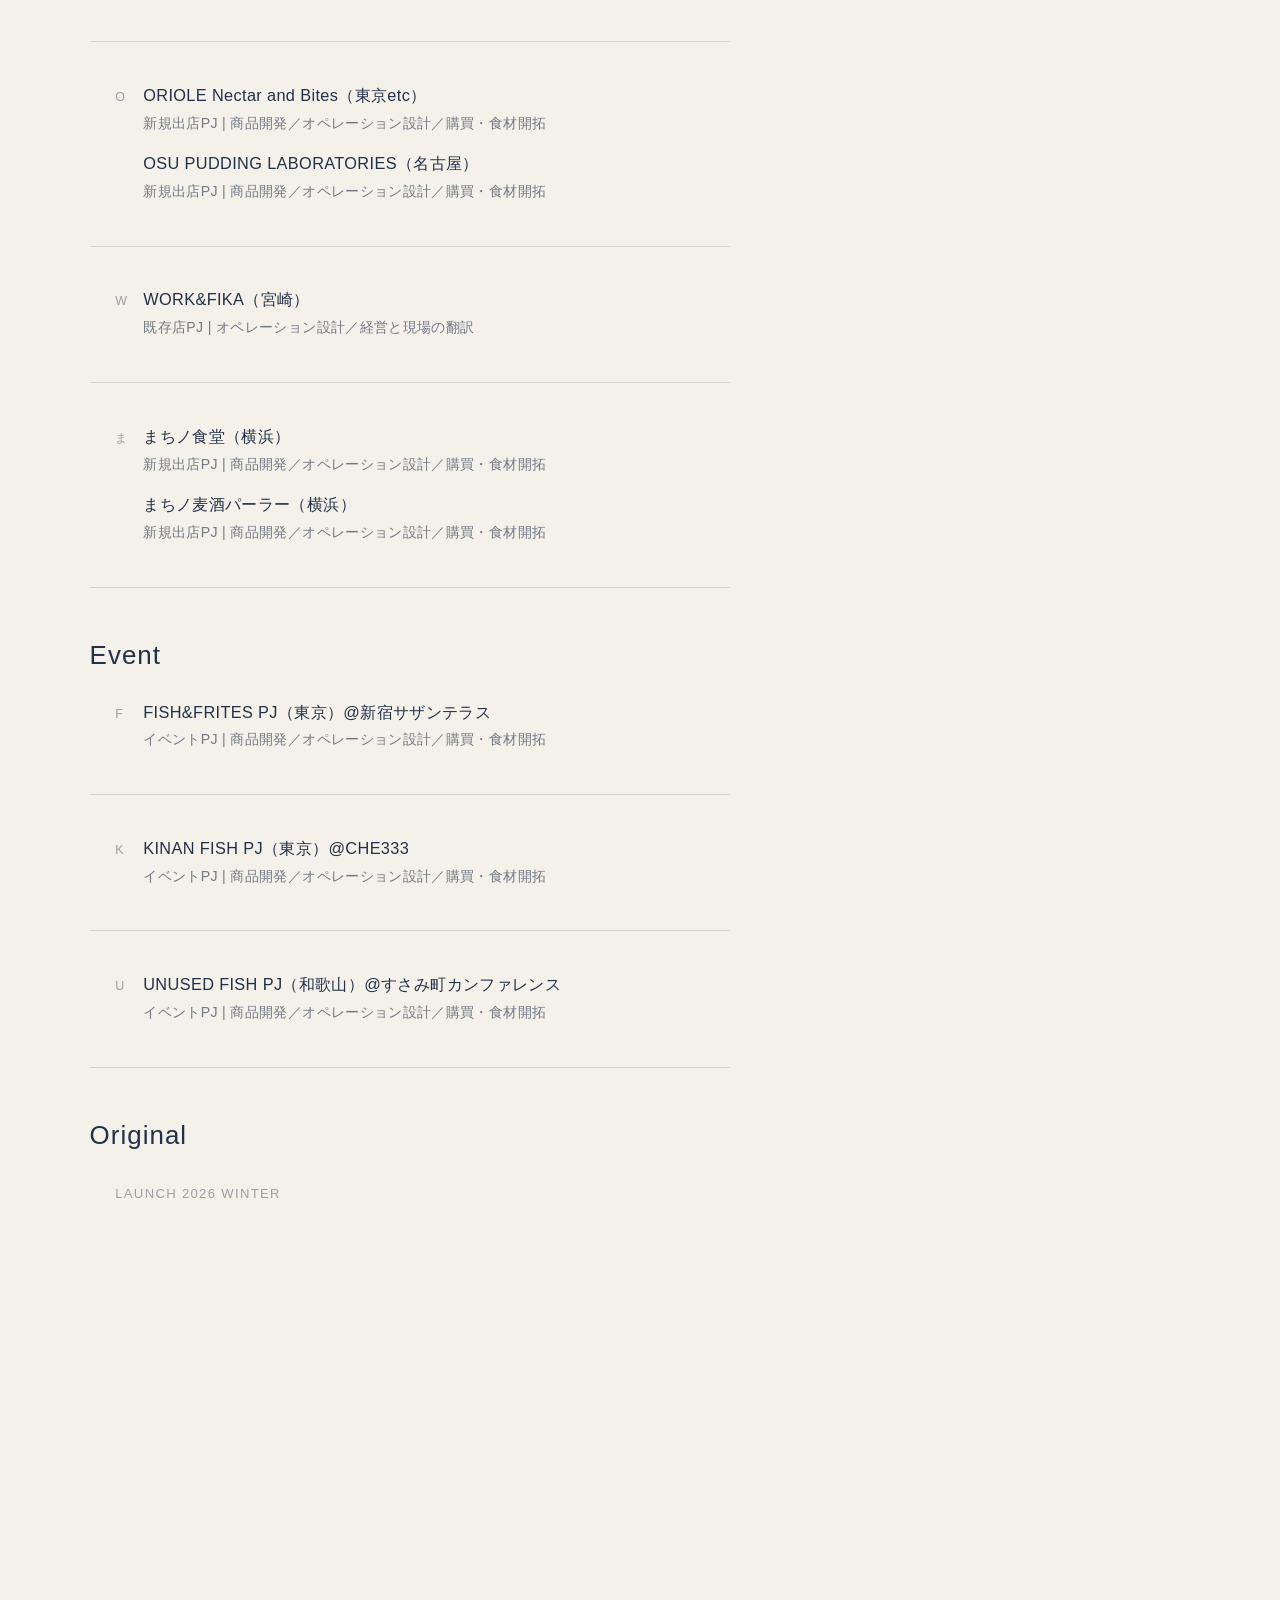
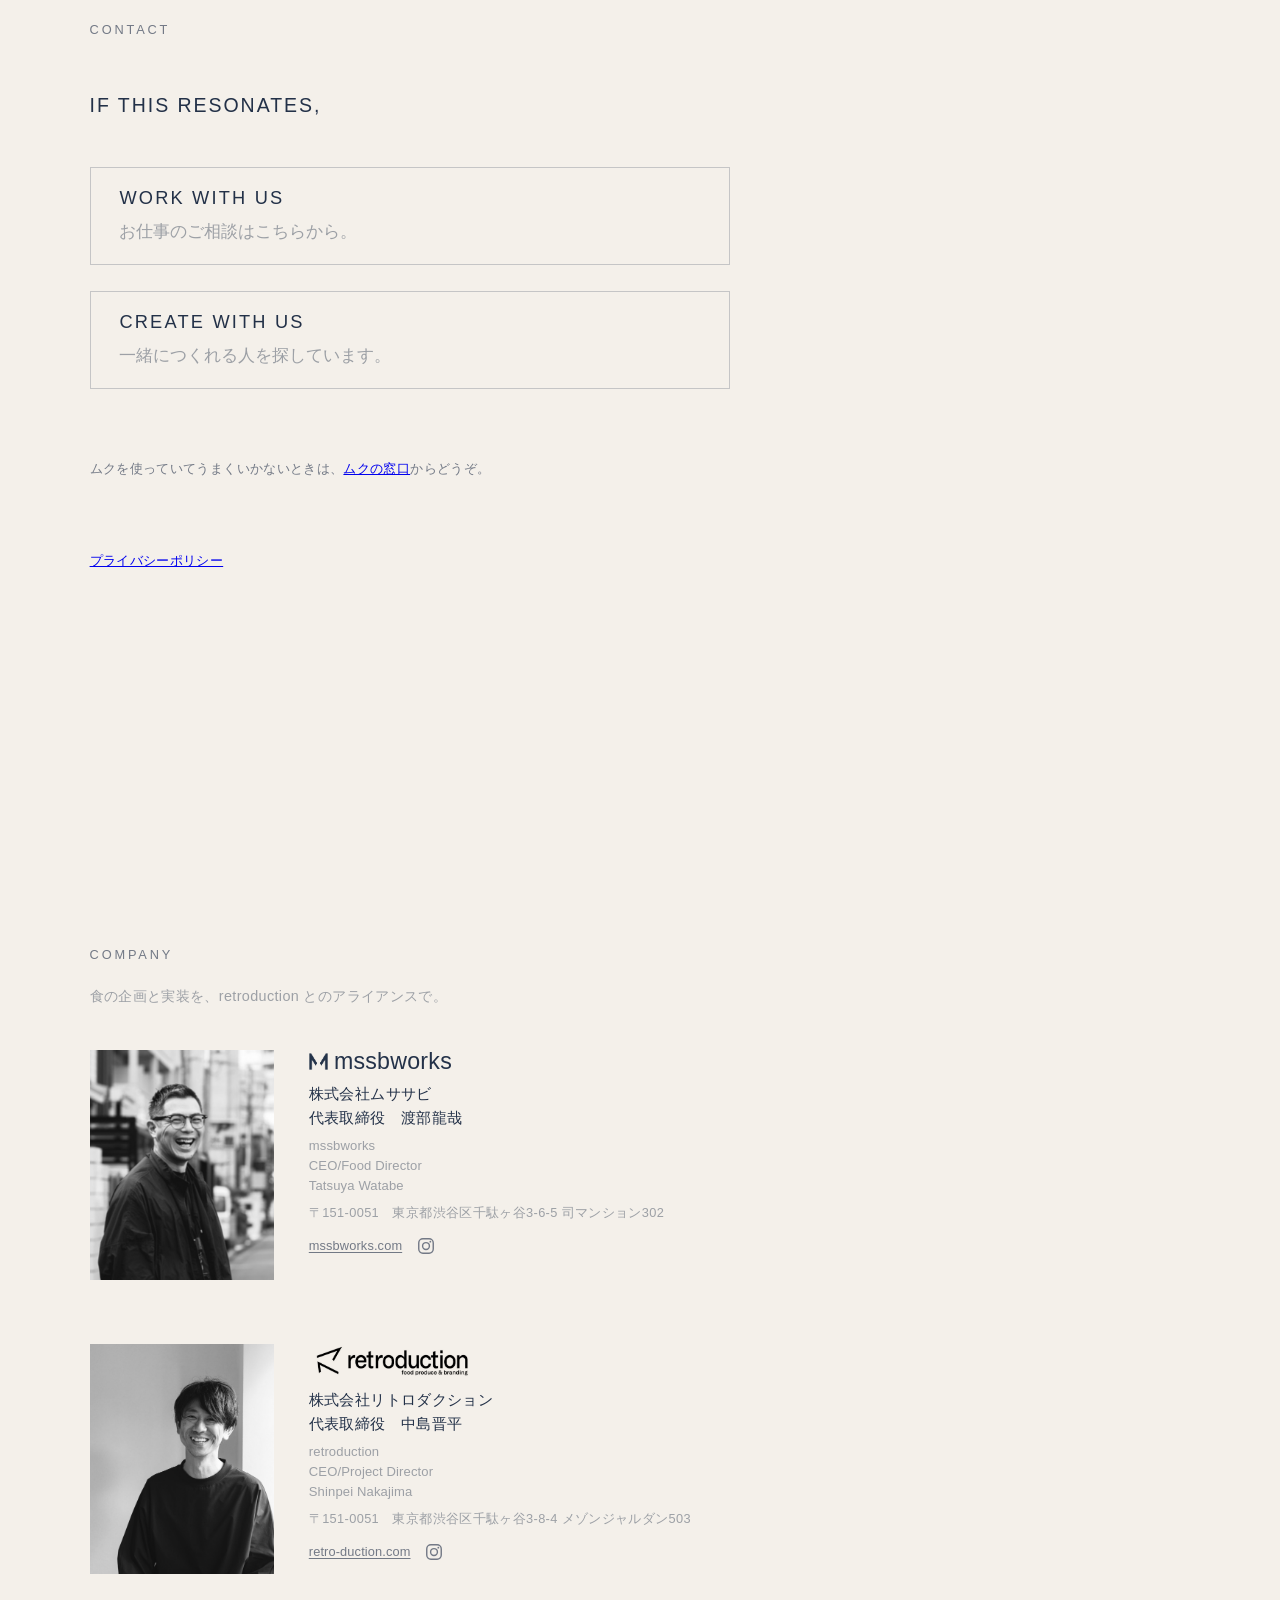
==== commit 3fc54350: "ムクのページを作り直し、窓口を /muku/help/ に分けた（10/13 渡部 A） - /muku/：動画A・使えるお店・巻の並び・買える場所（note と Brain）・見本の画面・お預かりす" ====
--- a/index.html
+++ b/index.html
@@ -230,7 +230,7 @@
                ここに3つ目の窓を作らないのは、**送り先を1つに保つため**——
                窓口が増えると記録が2箇所に散って、片方が腐る。
                リンクだけ置いて、入口を増やす（送り先は同じところに届く） -->
-          <p class="contact__muku">飲食店向けAIスキル「ムク」のことは、<a href="/muku/#help">ムクのページ</a>からどうぞ。</p>
+          <p class="contact__muku">ムクを使っていてうまくいかないときは、<a href="/muku/help/">ムクの窓口</a>からどうぞ。</p>
           <!-- お預かりしているものの説明。メールアドレスと業態を預かるようになったので置いた
                （2026-09-06）。集めていないものを「集めていない」と書くための場所でもある -->
           <p class="contact__muku"><a href="/privacy/">プライバシーポリシー</a></p>
@@ -405,5 +405,6 @@
     })();
   </script>
 
+  <!-- CF_BEACON -->
 </body>
 </html>
